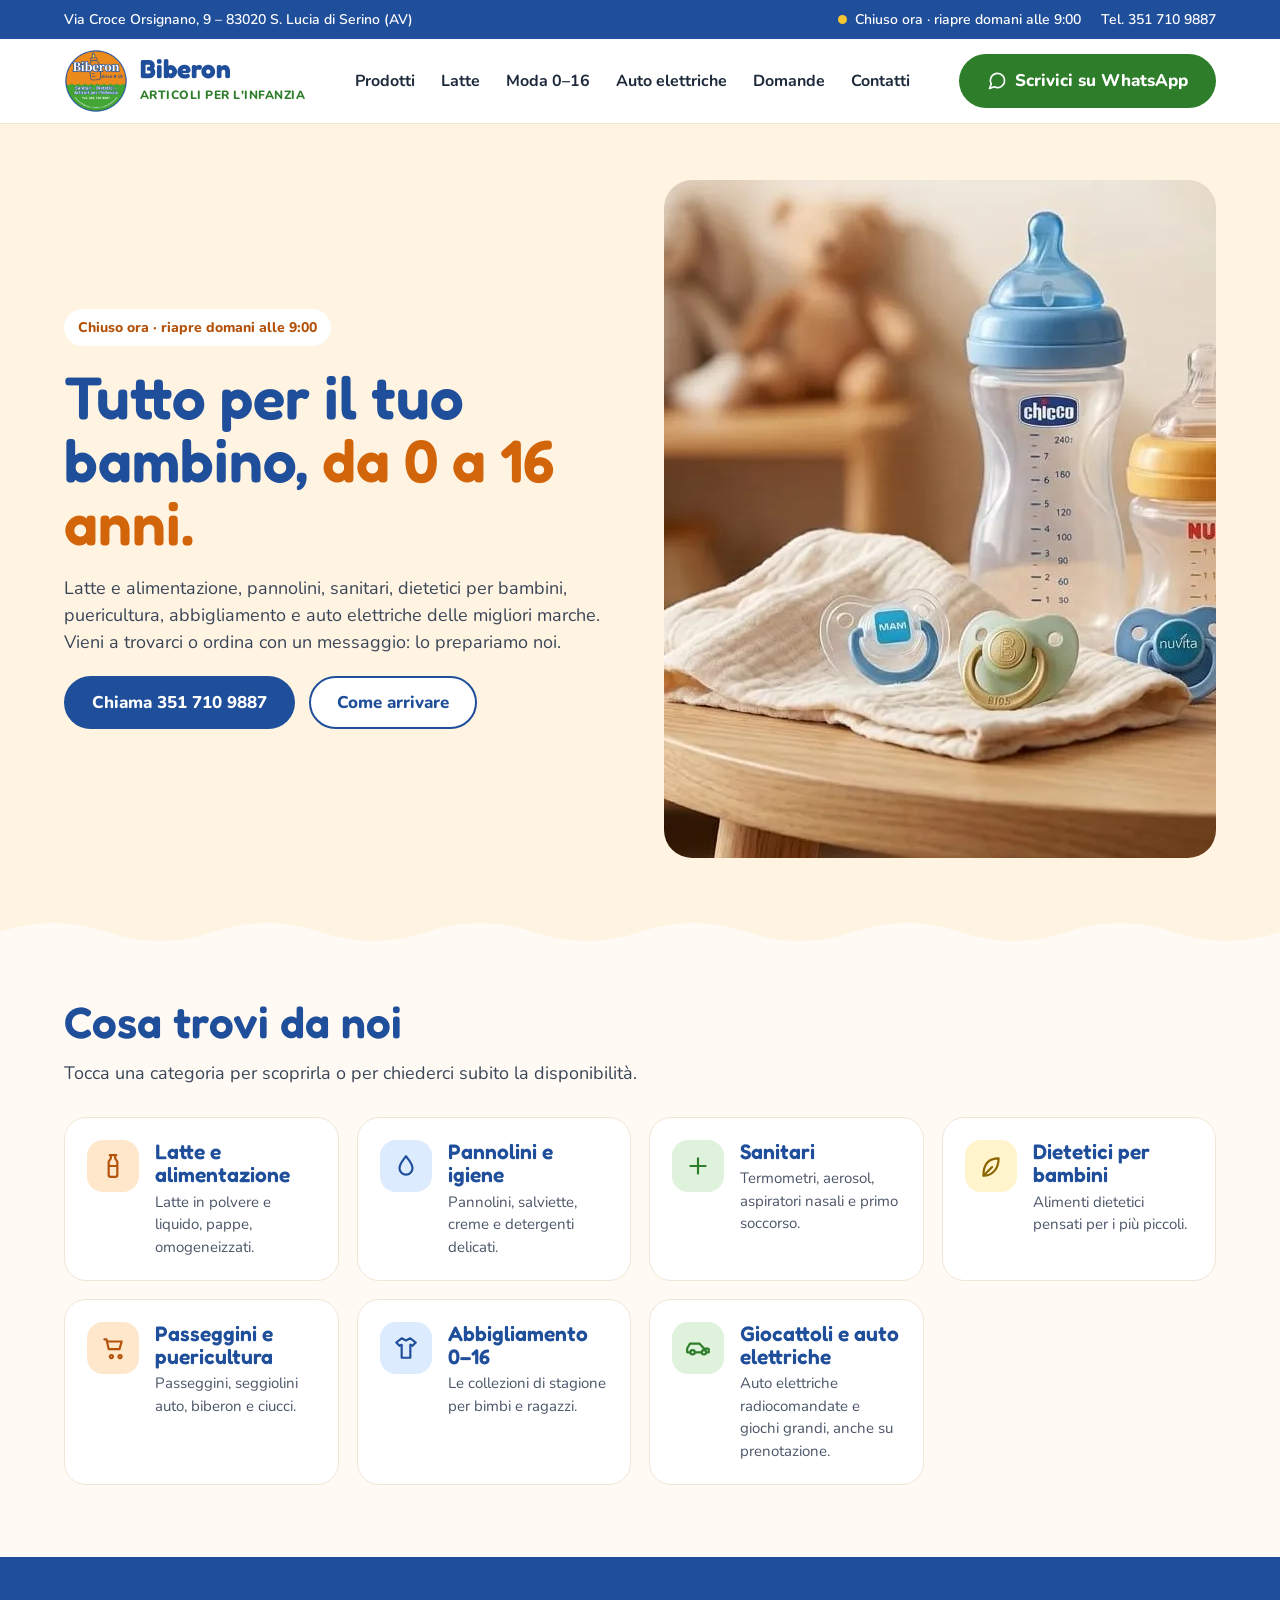
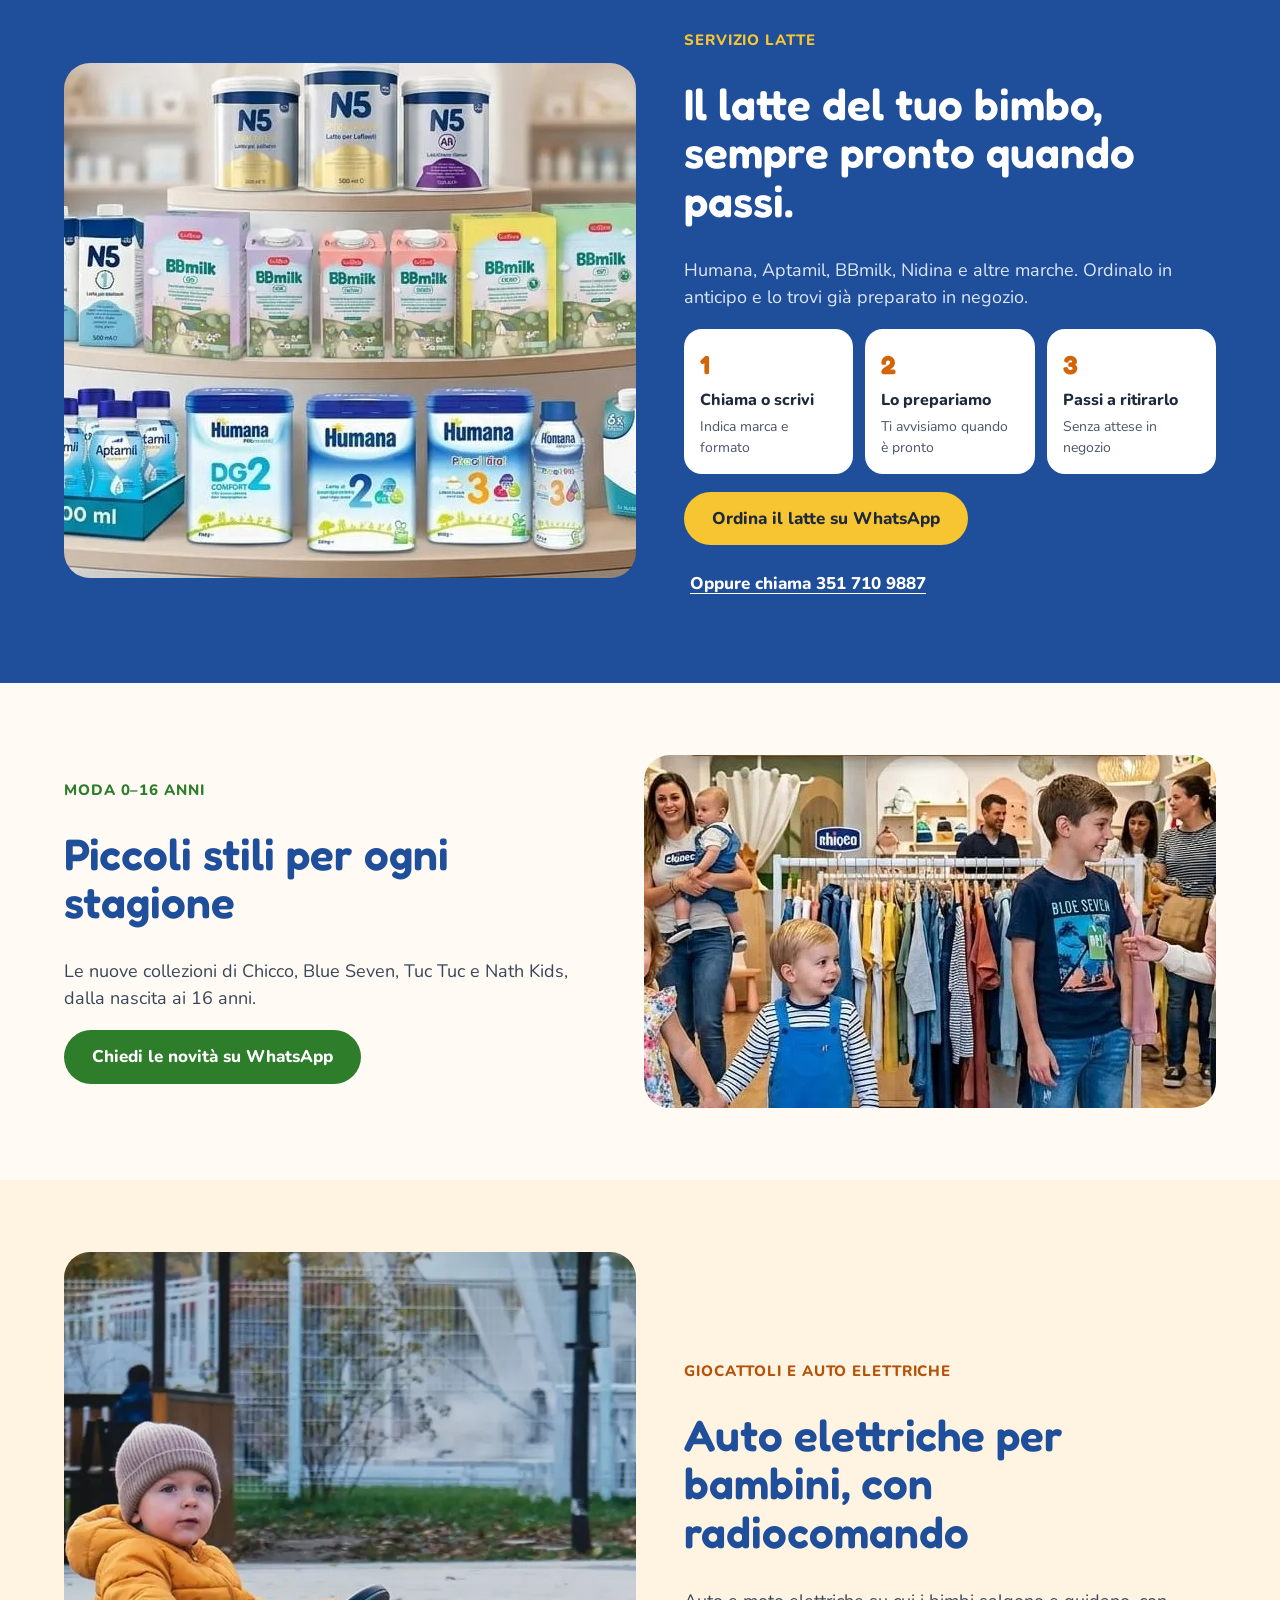
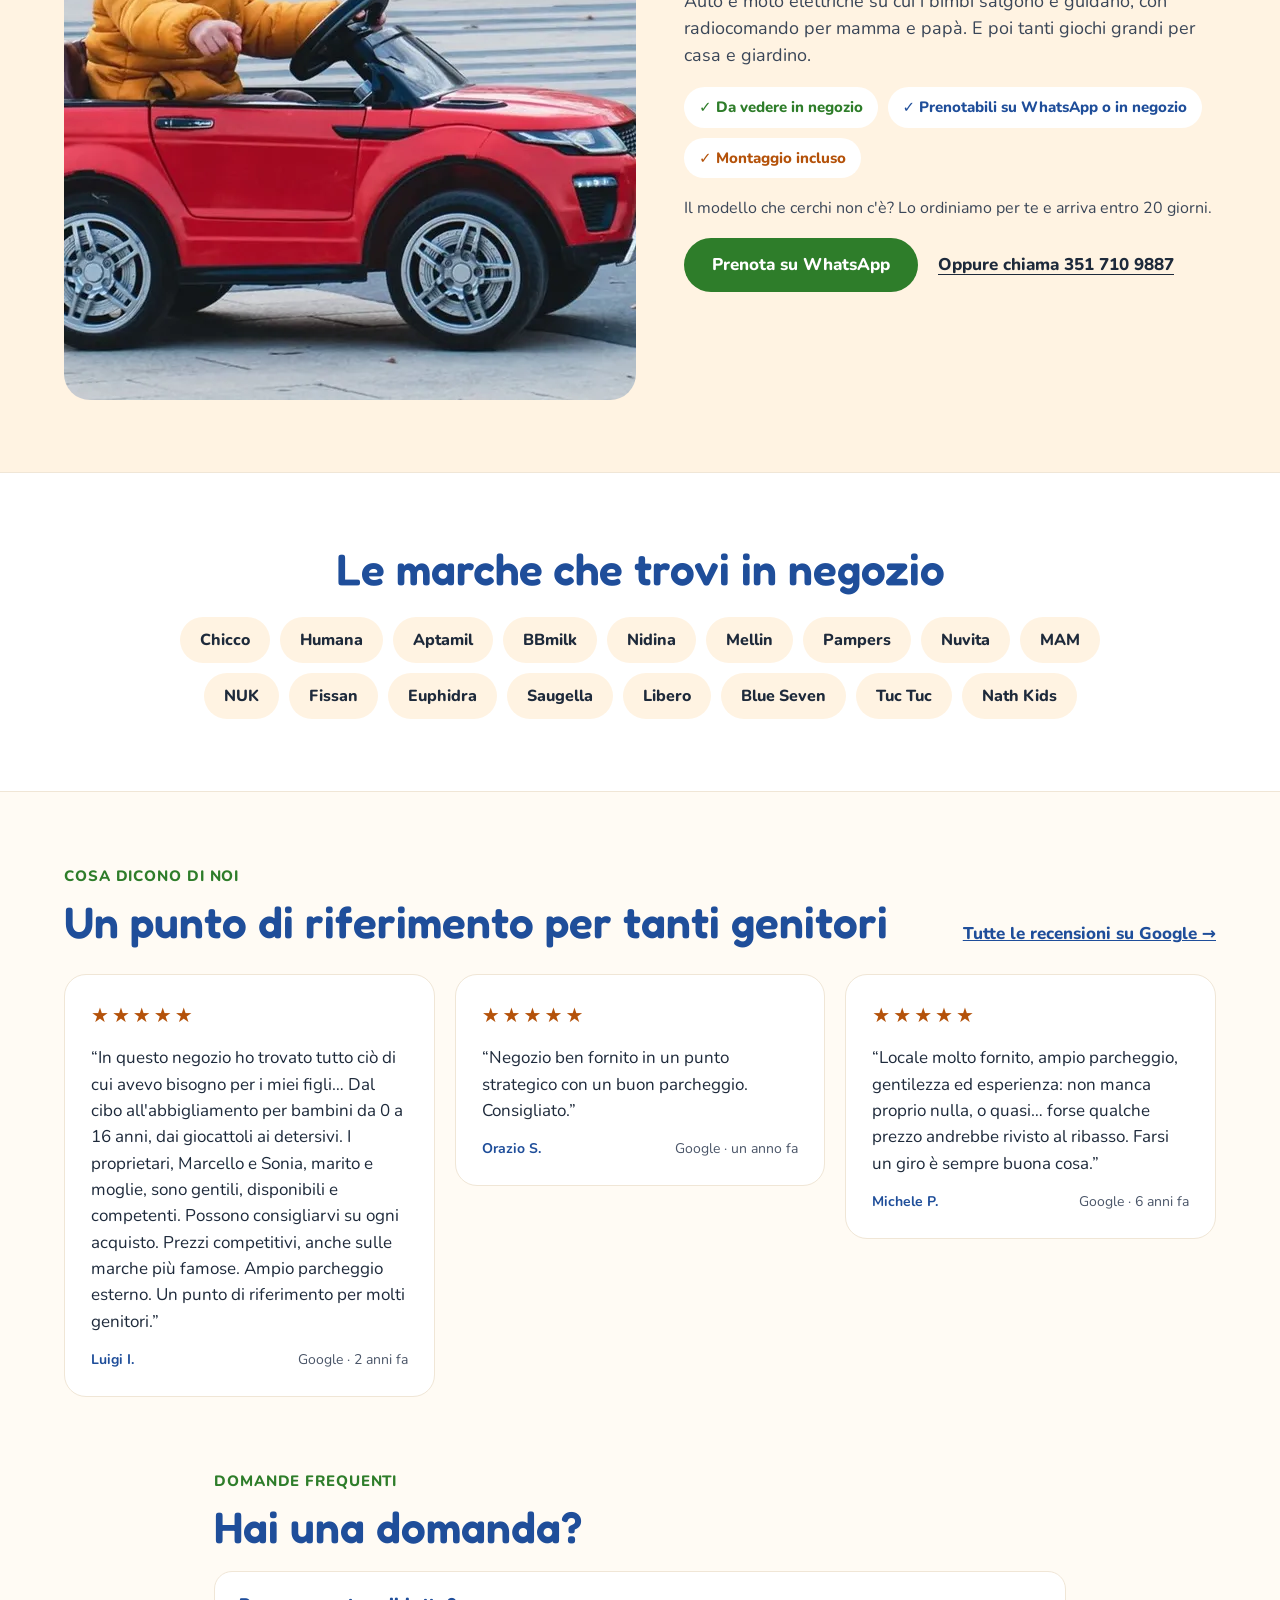
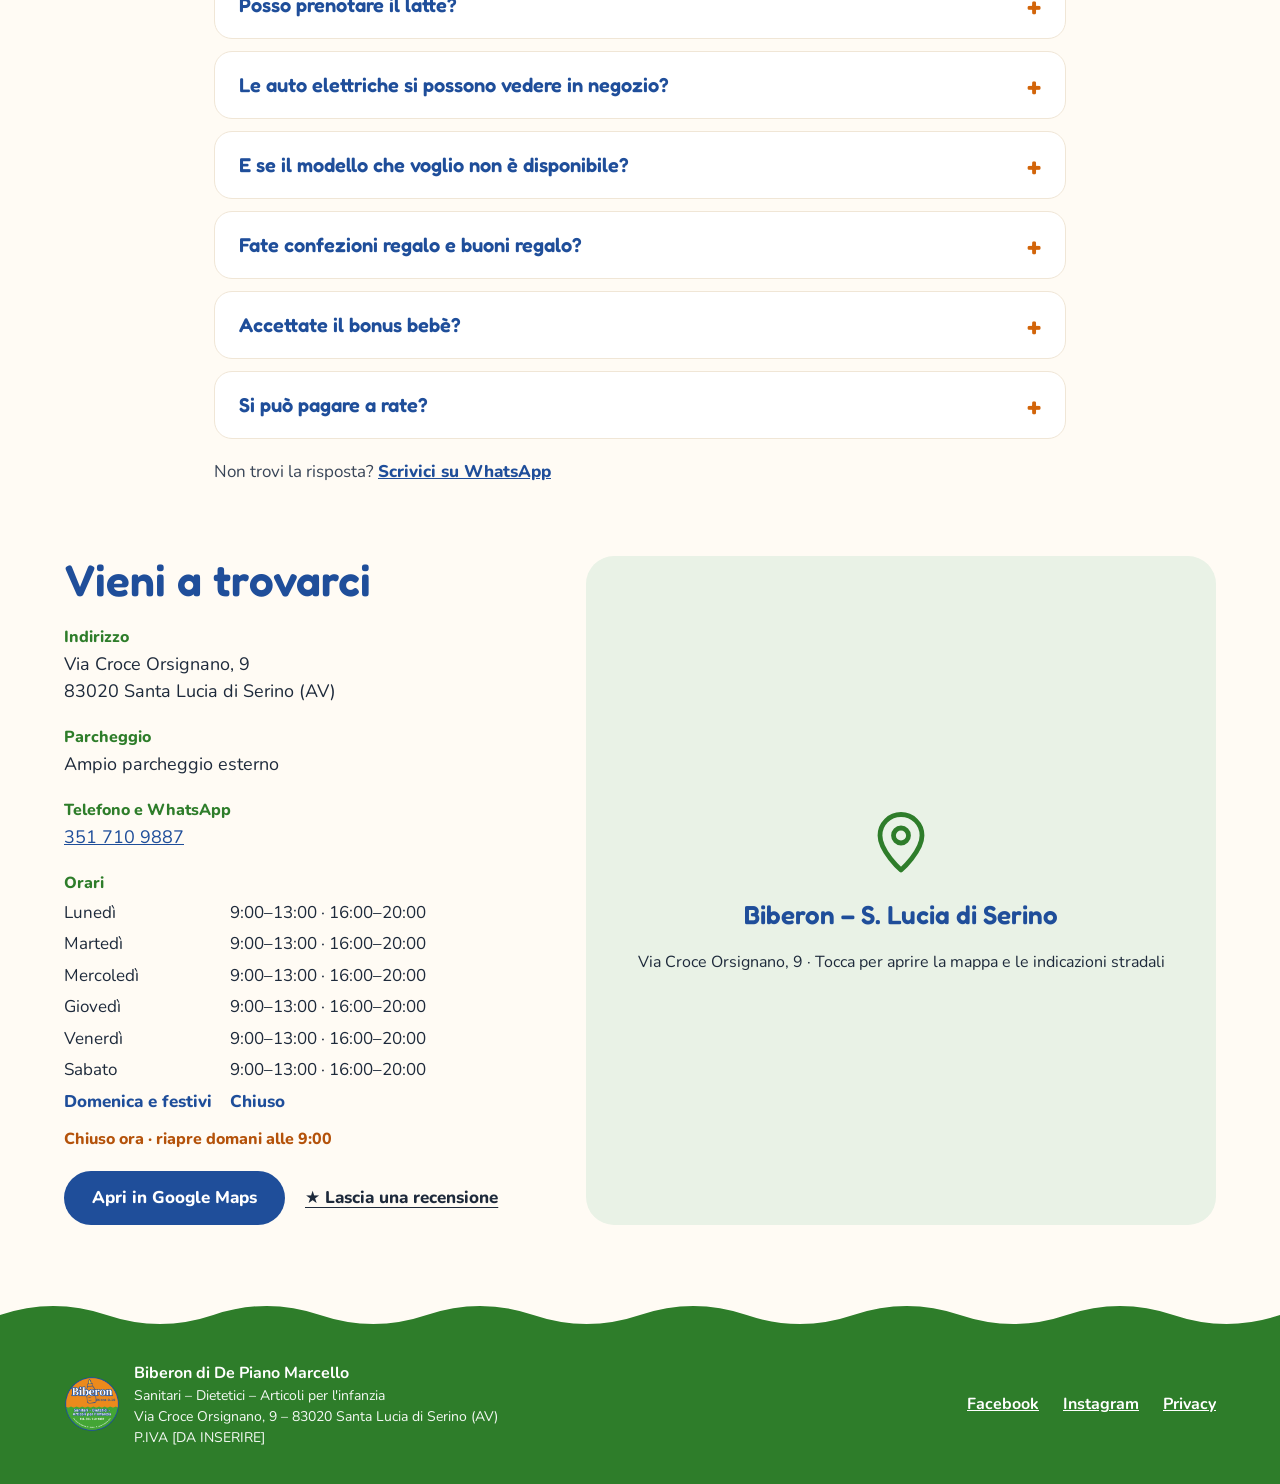
==== index.html @ fde76205 "Add files via upload" ====
<!doctype html>
<html lang="it">
<head>
<meta charset="utf-8">
<meta name="viewport" content="width=device-width, initial-scale=1">
<title>Biberon – Articoli per l'infanzia a Santa Lucia di Serino (AV)</title>
<meta name="description" content="Biberon, negozio di articoli per l'infanzia a Santa Lucia di Serino (AV): latte e alimentazione, pannolini, sanitari, dietetici per bambini, passeggini, abbigliamento 0–16 anni e auto elettriche per bambini. Prenota su WhatsApp.">
<meta name="theme-color" content="#1F4E9A">
<link rel="icon" type="image/png" sizes="48x48" href="assets/img/favicon-48.png">
<link rel="apple-touch-icon" href="assets/img/apple-touch-icon.png">
<meta property="og:type" content="website">
<meta property="og:locale" content="it_IT">
<meta property="og:title" content="Biberon – Articoli per l'infanzia a Santa Lucia di Serino">
<meta property="og:description" content="Latte, pannolini, sanitari, dietetici per bambini, abbigliamento 0–16 e auto elettriche. Prenota su WhatsApp al 351 710 9887.">
<meta property="og:image" content="assets/img/og-image.jpg">
<link rel="preconnect" href="https://fonts.googleapis.com">
<link rel="preconnect" href="https://fonts.gstatic.com" crossorigin>
<link href="https://fonts.googleapis.com/css2?family=Fredoka:wght@500;600;700&family=Nunito:wght@400;600;700;800&display=swap" rel="stylesheet">
<link rel="stylesheet" href="assets/css/style.css">
<script type="application/ld+json">
{
  "@context": "https://schema.org",
  "@type": "Store",
  "name": "Biberon",
  "legalName": "Biberon di De Piano Marcello",
  "description": "Sanitari, dietetici e articoli per l'infanzia: latte e alimentazione, pannolini, puericultura, abbigliamento 0–16 anni, giocattoli e auto elettriche per bambini.",
  "image": "assets/img/og-image.jpg",
  "logo": "assets/img/logo-512.png",
  "telephone": "+39 351 710 9887",
  "address": {
    "@type": "PostalAddress",
    "streetAddress": "Via Croce Orsignano, 9",
    "postalCode": "83020",
    "addressLocality": "Santa Lucia di Serino",
    "addressRegion": "AV",
    "addressCountry": "IT"
  },
  "openingHoursSpecification": [
    { "@type": "OpeningHoursSpecification", "dayOfWeek": ["Monday","Tuesday","Wednesday","Thursday","Friday","Saturday"], "opens": "09:00", "closes": "13:00" },
    { "@type": "OpeningHoursSpecification", "dayOfWeek": ["Monday","Tuesday","Wednesday","Thursday","Friday","Saturday"], "opens": "16:00", "closes": "20:00" }
  ],
  "hasMap": "https://www.google.com/maps/search/?api=1&query=Biberon+Santa+Lucia+di+Serino&query_place_id=ChIJO9S-EInROxMRZ987CJPyE4Y",
  "sameAs": [
    "https://www.facebook.com/share/1CVsDsDhA8/",
    "https://www.instagram.com/b.i.b.e.r.o.n"
  ]
}
</script>
</head>
<body>
<a class="salta" href="#contenuto">Vai al contenuto</a>

<!-- ================= BARRA IN ALTO ================= -->
<div class="topbar">
  <div class="contenitore">
    <span>Via Croce Orsignano, 9 – 83020 S. Lucia di Serino (AV)</span>
    <span style="display:flex;flex-wrap:wrap;gap:6px 20px">
      <span class="stato" data-stato><span class="stato__punto" aria-hidden="true"></span><span data-stato-testo>Lun–Sab 9–13 / 16–20</span></span>
      <a href="tel:+393517109887">Tel. 351 710 9887</a>
    </span>
  </div>
</div>

<!-- ================= INTESTAZIONE E MENU ================= -->
<header class="header">
  <div class="contenitore">
    <a class="marchio" href="#inizio" aria-label="Biberon, torna all'inizio">
      <img src="assets/img/logo-192.png" alt="" width="64" height="64">
      <span><span class="marchio__nome">Biberon</span><span class="marchio__sotto">ARTICOLI PER L'INFANZIA</span></span>
    </a>
    <nav class="menu" id="menu" aria-label="Menu principale">
      <a href="#prodotti">Prodotti</a>
      <a href="#latte">Latte</a>
      <a href="#moda">Moda 0–16</a>
      <a href="#giocattoli">Auto elettriche</a>
      <a href="#domande">Domande</a>
      <a href="#contatti">Contatti</a>
    </nav>
    <a class="btn btn--verde header__wa" href="https://wa.me/393517109887?text=Ciao!%20Vorrei%20un%27informazione" target="_blank" rel="noopener">
      <svg viewBox="0 0 24 24" fill="none" stroke="currentColor" stroke-width="2" stroke-linecap="round" stroke-linejoin="round" aria-hidden="true"><path d="M21 11.5a8.4 8.4 0 0 1-12.4 7.4L3 21l2.1-5.4A8.5 8.5 0 1 1 21 11.5z"/></svg>
      Scrivici su WhatsApp
    </a>
    <button class="menu-btn" type="button" aria-label="Apri il menu" aria-expanded="false" aria-controls="menu">
      <svg viewBox="0 0 24 24" fill="none" stroke="currentColor" stroke-width="2.2" stroke-linecap="round" aria-hidden="true"><path d="M4 7h16M4 12h16M4 17h16"/></svg>
    </button>
  </div>
</header>

<main id="contenuto">

<!-- ================= APERTURA ================= -->
<section class="hero" id="inizio">
  <div class="contenitore">
    <div class="hero__testo">
      <span class="badge stato-badge" data-stato><span data-stato-testo>Santa Lucia di Serino (AV)</span></span>
      <h1>Tutto per il tuo bambino, <span>da 0 a 16 anni.</span></h1>
      <p class="testo-grande">Latte e alimentazione, pannolini, sanitari, dietetici per bambini, puericultura, abbigliamento e auto elettriche delle migliori marche. Vieni a trovarci o ordina con un messaggio: lo prepariamo noi.</p>
      <div class="pulsanti">
        <a class="btn btn--blu" href="tel:+393517109887">Chiama 351 710 9887</a>
        <a class="btn btn--bordo" href="https://www.google.com/maps/search/?api=1&amp;query=Biberon+Santa+Lucia+di+Serino&amp;query_place_id=ChIJO9S-EInROxMRZ987CJPyE4Y" target="_blank" rel="noopener">Come arrivare</a>
      </div>
    </div>
    <div class="hero__img">
      <picture>
        <source srcset="assets/img/biberon-ciucci.webp" type="image/webp">
        <img src="assets/img/biberon-ciucci.jpg" alt="Biberon, ciucci e una copertina su un tavolino" width="730" height="678">
      </picture>
    </div>
  </div>
  <svg class="onda" viewBox="0 0 1440 36" preserveAspectRatio="none" aria-hidden="true"><path d="M0 18 Q60 0 120 18 T240 18 T360 18 T480 18 T600 18 T720 18 T840 18 T960 18 T1080 18 T1200 18 T1320 18 T1440 18 V36 H0Z" fill="#FFFBF4"/></svg>
</section>

<!-- ================= CATEGORIE ================= -->
<section class="sezione" id="prodotti" style="padding-top:48px">
  <div class="contenitore">
    <h2 class="titolo-sezione">Cosa trovi da noi</h2>
    <p class="testo-grande">Tocca una categoria per scoprirla o per chiederci subito la disponibilità.</p>
    <div class="categorie">
      <a class="cat" href="#latte">
        <span class="cat__icona i-arancio"><svg viewBox="0 0 24 24" fill="none" stroke="currentColor" stroke-width="2" stroke-linecap="round" stroke-linejoin="round" aria-hidden="true"><path d="M9 2h6M10 2v3l-2 3v12a2 2 0 0 0 2 2h4a2 2 0 0 0 2-2V8l-2-3V2M8 12h8"/></svg></span>
        <span><h3>Latte e alimentazione</h3><p>Latte in polvere e liquido, pappe, omogeneizzati.</p></span>
      </a>
      <a class="cat" href="https://wa.me/393517109887?text=Ciao!%20Vorrei%20sapere%20se%20avete%20disponibili%20questi%20pannolini%3A%20" target="_blank" rel="noopener">
        <span class="cat__icona i-blu"><svg viewBox="0 0 24 24" fill="none" stroke="currentColor" stroke-width="2" stroke-linecap="round" stroke-linejoin="round" aria-hidden="true"><path d="M12 3c3 4 6 7 6 11a6 6 0 0 1-12 0c0-4 3-7 6-11z"/></svg></span>
        <span><h3>Pannolini e igiene</h3><p>Pannolini, salviette, creme e detergenti delicati.</p></span>
      </a>
      <a class="cat" href="https://wa.me/393517109887?text=Ciao!%20Vorrei%20un%27informazione%20sui%20prodotti%20sanitari%3A%20" target="_blank" rel="noopener">
        <span class="cat__icona i-verde"><svg viewBox="0 0 24 24" fill="none" stroke="currentColor" stroke-width="2" stroke-linecap="round" stroke-linejoin="round" aria-hidden="true"><path d="M12 5v14M5 12h14"/></svg></span>
        <span><h3>Sanitari</h3><p>Termometri, aerosol, aspiratori nasali e primo soccorso.</p></span>
      </a>
      <a class="cat" href="https://wa.me/393517109887?text=Ciao!%20Vorrei%20un%27informazione%20sui%20prodotti%20dietetici%20per%20bambini%3A%20" target="_blank" rel="noopener">
        <span class="cat__icona i-giallo"><svg viewBox="0 0 24 24" fill="none" stroke="currentColor" stroke-width="2" stroke-linecap="round" stroke-linejoin="round" aria-hidden="true"><path d="M5 21c8 0 14-6 14-16C9 5 5 11 5 21zM5 21l8-8"/></svg></span>
        <span><h3>Dietetici per bambini</h3><p>Alimenti dietetici pensati per i più piccoli.</p></span>
      </a>
      <a class="cat" href="https://wa.me/393517109887?text=Ciao!%20Vorrei%20un%27informazione%20su%20passeggini%20e%20puericultura%3A%20" target="_blank" rel="noopener">
        <span class="cat__icona i-arancio"><svg viewBox="0 0 24 24" fill="none" stroke="currentColor" stroke-width="2" stroke-linecap="round" stroke-linejoin="round" aria-hidden="true"><path d="M4 4h2l2 9h10l2-7H7M9 20a1.5 1.5 0 1 0 0-.1M17 20a1.5 1.5 0 1 0 0-.1"/></svg></span>
        <span><h3>Passeggini e puericultura</h3><p>Passeggini, seggiolini auto, biberon e ciucci.</p></span>
      </a>
      <a class="cat" href="#moda">
        <span class="cat__icona i-blu"><svg viewBox="0 0 24 24" fill="none" stroke="currentColor" stroke-width="2" stroke-linecap="round" stroke-linejoin="round" aria-hidden="true"><path d="M8 3l4 2 4-2 5 4-3 3-2-1v12H8V9L6 10 3 7z"/></svg></span>
        <span><h3>Abbigliamento 0–16</h3><p>Le collezioni di stagione per bimbi e ragazzi.</p></span>
      </a>
      <a class="cat" href="#giocattoli">
        <span class="cat__icona i-verde"><svg viewBox="0 0 24 24" fill="none" stroke="currentColor" stroke-width="2" stroke-linecap="round" stroke-linejoin="round" aria-hidden="true"><path d="M2 16v-3.5l2.5-4.5h9l4 4.5H21a1 1 0 0 1 1 1V16h-2M2 16h2.5M9.5 16h6M7 18a2 2 0 1 0 0-4 2 2 0 0 0 0 4zM17.5 18a2 2 0 1 0 0-4 2 2 0 0 0 0 4z"/></svg></span>
        <span><h3>Giocattoli e auto elettriche</h3><p>Auto elettriche radiocomandate e giochi grandi, anche su prenotazione.</p></span>
      </a>
    </div>
  </div>
</section>

<!-- ================= LATTE ================= -->
<section class="sezione latte" id="latte">
  <div class="contenitore split">
    <div class="split__img">
      <picture>
        <source srcset="assets/img/latte.webp" type="image/webp">
        <img src="assets/img/latte.jpg" alt="Confezioni di latte per neonati sugli scaffali" width="1024" height="515" loading="lazy">
      </picture>
    </div>
    <div class="split__testo">
      <span class="etichetta etichetta--giallo">Servizio latte</span>
      <h2 class="titolo-sezione">Il latte del tuo bimbo, sempre pronto quando passi.</h2>
      <p class="testo-grande">Humana, Aptamil, BBmilk, Nidina e altre marche. Ordinalo in anticipo e lo trovi già preparato in negozio.</p>
      <div class="passi">
        <div class="passo"><span class="passo__n">1</span><strong>Chiama o scrivi</strong><span>Indica marca e formato</span></div>
        <div class="passo"><span class="passo__n">2</span><strong>Lo prepariamo</strong><span>Ti avvisiamo quando è pronto</span></div>
        <div class="passo"><span class="passo__n">3</span><strong>Passi a ritirarlo</strong><span>Senza attese in negozio</span></div>
      </div>
      <div class="pulsanti">
        <a class="btn btn--giallo" href="https://wa.me/393517109887?text=Ciao!%20Vorrei%20ordinare%20del%20latte%3A%20marca%20e%20formato%20" target="_blank" rel="noopener">Ordina il latte su WhatsApp</a>
        <a class="btn btn--link" href="tel:+393517109887">Oppure chiama 351 710 9887</a>
      </div>
    </div>
  </div>
</section>

<!-- ================= MODA ================= -->
<section class="sezione moda" id="moda">
  <div class="contenitore split">
    <div class="split__testo">
      <span class="etichetta">Moda 0–16 anni</span>
      <h2 class="titolo-sezione">Piccoli stili per ogni stagione</h2>
      <p class="testo-grande">Le nuove collezioni di Chicco, Blue Seven, Tuc Tuc e Nath Kids, dalla nascita ai 16 anni.</p>
      <a class="btn btn--verde" href="https://wa.me/393517109887?text=Ciao!%20Vorrei%20informazioni%20sulle%20nuove%20collezioni%20di%20abbigliamento" target="_blank" rel="noopener">Chiedi le novità su WhatsApp</a>
    </div>
    <div class="split__img">
      <picture>
        <source srcset="assets/img/moda.webp" type="image/webp">
        <img src="assets/img/moda.jpg" alt="Bambini nel reparto abbigliamento del negozio" width="850" height="353" loading="lazy">
      </picture>
    </div>
  </div>
</section>

<!-- ================= GIOCATTOLI E AUTO ELETTRICHE ================= -->
<section class="sezione giocattoli" id="giocattoli">
  <div class="contenitore split split--inverso">
    <div class="split__img">
      <picture>
        <source media="(max-width: 700px)" srcset="assets/img/auto-elettrica-fronte.webp" type="image/webp">
        <source media="(max-width: 700px)" srcset="assets/img/auto-elettrica-fronte.jpg">
        <source srcset="assets/img/auto-elettrica.webp" type="image/webp">
        <img src="assets/img/auto-elettrica.jpg" alt="Bambino alla guida di un'auto elettrica rossa" width="1100" height="748" loading="lazy">
      </picture>
    </div>
    <div class="split__testo">
      <span class="etichetta etichetta--arancio">Giocattoli e auto elettriche</span>
      <h2 class="titolo-sezione">Auto elettriche per bambini, con radiocomando</h2>
      <p class="testo-grande">Auto e moto elettriche su cui i bimbi salgono e guidano, con radiocomando per mamma e papà. E poi tanti giochi grandi per casa e giardino.</p>
      <div class="chip-riga">
        <span class="chip">✓ Da vedere in negozio</span>
        <span class="chip chip--blu">✓ Prenotabili su WhatsApp o in negozio</span>
        <span class="chip chip--arancio">✓ Montaggio incluso</span>
      </div>
      <p class="testo-grande" style="font-size:16px">Il modello che cerchi non c'è? Lo ordiniamo per te e arriva entro 20 giorni.</p>
      <div class="pulsanti">
        <a class="btn btn--verde" href="https://wa.me/393517109887?text=Ciao!%20Vorrei%20informazioni%20o%20prenotare%20un%27auto%20elettrica%20per%20bambini" target="_blank" rel="noopener">Prenota su WhatsApp</a>
        <a class="btn btn--link" href="tel:+393517109887">Oppure chiama 351 710 9887</a>
      </div>
    </div>
  </div>
</section>

<!-- ================= MARCHE ================= -->
<section class="sezione marche" aria-labelledby="titolo-marche">
  <div class="contenitore">
    <h2 class="titolo-sezione" id="titolo-marche">Le marche che trovi in negozio</h2>
    <div class="chip-riga">
      <span class="chip">Chicco</span><span class="chip">Humana</span><span class="chip">Aptamil</span><span class="chip">BBmilk</span>
      <span class="chip">Nidina</span><span class="chip">Mellin</span><span class="chip">Pampers</span><span class="chip">Nuvita</span>
      <span class="chip">MAM</span><span class="chip">NUK</span><span class="chip">Fissan</span><span class="chip">Euphidra</span>
      <span class="chip">Saugella</span><span class="chip">Libero</span><span class="chip">Blue Seven</span><span class="chip">Tuc Tuc</span>
      <span class="chip">Nath Kids</span>
    </div>
  </div>
</section>

<!-- ================= RECENSIONI ================= -->
<section class="sezione" id="recensioni" style="padding-bottom:0">
  <div class="contenitore">
    <div class="rec-testa">
      <div>
        <span class="etichetta">Cosa dicono di noi</span>
        <h2 class="titolo-sezione" style="margin:0">Un punto di riferimento per tanti genitori</h2>
      </div>
      <a href="https://www.google.com/maps/search/?api=1&amp;query=Biberon+Santa+Lucia+di+Serino&amp;query_place_id=ChIJO9S-EInROxMRZ987CJPyE4Y" target="_blank" rel="noopener" style="font-weight:800;font-size:17px">Tutte le recensioni su Google →</a>
    </div>
    <div class="recensioni">
      <figure class="rec">
        <span class="rec__stelle" role="img" aria-label="5 stelle su 5">★★★★★</span>
        <blockquote>“In questo negozio ho trovato tutto ciò di cui avevo bisogno per i miei figli… Dal cibo all'abbigliamento per bambini da 0 a 16 anni, dai giocattoli ai detersivi. I proprietari, Marcello e Sonia, marito e moglie, sono gentili, disponibili e competenti. Possono consigliarvi su ogni acquisto. Prezzi competitivi, anche sulle marche più famose. Ampio parcheggio esterno. Un punto di riferimento per molti genitori.”</blockquote>
        <figcaption><strong>Luigi I.</strong><span>Google · 2 anni fa</span></figcaption>
      </figure>
      <figure class="rec">
        <span class="rec__stelle" role="img" aria-label="5 stelle su 5">★★★★★</span>
        <blockquote>“Negozio ben fornito in un punto strategico con un buon parcheggio. Consigliato.”</blockquote>
        <figcaption><strong>Orazio S.</strong><span>Google · un anno fa</span></figcaption>
      </figure>
      <figure class="rec">
        <span class="rec__stelle" role="img" aria-label="5 stelle su 5">★★★★★</span>
        <blockquote>“Locale molto fornito, ampio parcheggio, gentilezza ed esperienza: non manca proprio nulla, o quasi… forse qualche prezzo andrebbe rivisto al ribasso. Farsi un giro è sempre buona cosa.”</blockquote>
        <figcaption><strong>Michele P.</strong><span>Google · 6 anni fa</span></figcaption>
      </figure>
    </div>
  </div>
</section>

<!-- ================= DOMANDE FREQUENTI =================
     Per aggiungere una domanda copia un blocco <details>…</details>
     e cambia il testo dentro <summary> (domanda) e <p> (risposta). -->
<section class="sezione" id="domande" style="padding-bottom:0">
  <div class="contenitore faq">
    <span class="etichetta">Domande frequenti</span>
    <h2 class="titolo-sezione">Hai una domanda?</h2>
    <div class="faq__lista">
      <details>
        <summary>Posso prenotare il latte?</summary>
        <p>Sì. Chiamaci o scrivici su WhatsApp indicando marca e formato: ti avvisiamo quando è pronto e passi a ritirarlo in negozio.</p>
      </details>
      <details>
        <summary>Le auto elettriche si possono vedere in negozio?</summary>
        <p>Sì, puoi vederle dal vivo in negozio (non è possibile provarle). Il montaggio è sempre incluso.</p>
      </details>
      <details>
        <summary>E se il modello che voglio non è disponibile?</summary>
        <p>Lo ordiniamo per te e arriva entro 20 giorni. Puoi prenotarlo in negozio o su WhatsApp.</p>
      </details>
      <details>
        <summary>Fate confezioni regalo e buoni regalo?</summary>
        <p>Sì, prepariamo confezioni regalo e puoi acquistare buoni regalo da usare in negozio.</p>
      </details>
      <details>
        <summary>Accettate il bonus bebè?</summary>
        <p>Sì, accettiamo il bonus bebè. Non accettiamo invece il bonus latte.</p>
      </details>
      <details>
        <summary>Si può pagare a rate?</summary>
        <p>No, al momento non è previsto il pagamento a rate.</p>
      </details>
    </div>
    <p class="faq__altro">Non trovi la risposta? <a href="https://wa.me/393517109887?text=Ciao!%20Vorrei%20un%27informazione" target="_blank" rel="noopener" style="font-weight:800">Scrivici su WhatsApp</a></p>
  </div>
</section>

<!-- ================= CONTATTI ================= -->
<section class="sezione" id="contatti">
  <div class="contenitore contatti">
    <div class="contatti__info">
      <h2 class="titolo-sezione" style="margin:0">Vieni a trovarci</h2>
      <div class="info"><span class="info__t">Indirizzo</span><span class="info__v">Via Croce Orsignano, 9<br>83020 Santa Lucia di Serino (AV)</span></div>
      <div class="info"><span class="info__t">Parcheggio</span><span class="info__v">Ampio parcheggio esterno</span></div>
      <div class="info"><span class="info__t">Telefono e WhatsApp</span><span class="info__v"><a href="tel:+393517109887">351 710 9887</a></span></div>
      <div class="info">
        <span class="info__t">Orari</span>
        <table class="orari">
          <tbody>
            <tr data-giorno="1"><td>Lunedì</td><td>9:00–13:00 · 16:00–20:00</td></tr>
            <tr data-giorno="2"><td>Martedì</td><td>9:00–13:00 · 16:00–20:00</td></tr>
            <tr data-giorno="3"><td>Mercoledì</td><td>9:00–13:00 · 16:00–20:00</td></tr>
            <tr data-giorno="4"><td>Giovedì</td><td>9:00–13:00 · 16:00–20:00</td></tr>
            <tr data-giorno="5"><td>Venerdì</td><td>9:00–13:00 · 16:00–20:00</td></tr>
            <tr data-giorno="6"><td>Sabato</td><td>9:00–13:00 · 16:00–20:00</td></tr>
            <tr data-giorno="0"><td>Domenica e festivi</td><td>Chiuso</td></tr>
          </tbody>
        </table>
        <span class="info__t" data-stato style="margin-top:8px"><span data-stato-testo></span></span>
      </div>
      <div class="pulsanti">
        <a class="btn btn--blu" href="https://www.google.com/maps/search/?api=1&amp;query=Biberon+Santa+Lucia+di+Serino&amp;query_place_id=ChIJO9S-EInROxMRZ987CJPyE4Y" target="_blank" rel="noopener">Apri in Google Maps</a>
        <a class="btn btn--link" href="https://search.google.com/local/writereview?placeid=ChIJO9S-EInROxMRZ987CJPyE4Y" target="_blank" rel="noopener">★ Lascia una recensione</a>
      </div>
    </div>
    <a class="mappa" href="https://www.google.com/maps/search/?api=1&amp;query=Biberon+Santa+Lucia+di+Serino&amp;query_place_id=ChIJO9S-EInROxMRZ987CJPyE4Y" target="_blank" rel="noopener">
      <svg viewBox="0 0 24 24" fill="none" stroke="currentColor" stroke-width="1.6" stroke-linecap="round" stroke-linejoin="round" aria-hidden="true"><path d="M12 21s-7-6.2-7-11.5a7 7 0 0 1 14 0C19 14.8 12 21 12 21z"/><circle cx="12" cy="9.5" r="2.5"/></svg>
      <strong>Biberon – S. Lucia di Serino</strong>
      <span>Via Croce Orsignano, 9 · Tocca per aprire la mappa e le indicazioni stradali</span>
    </a>
  </div>
</section>

</main>

<!-- ================= FOOTER ================= -->
<footer class="footer">
  <svg class="onda" viewBox="0 0 1440 36" preserveAspectRatio="none" aria-hidden="true"><path d="M0 18 Q60 0 120 18 T240 18 T360 18 T480 18 T600 18 T720 18 T840 18 T960 18 T1080 18 T1200 18 T1320 18 T1440 18 V36 H0Z" fill="#2E7D2A"/></svg>
  <div class="contenitore">
    <div class="footer__marchio">
      <img src="assets/img/logo-192.png" alt="" width="56" height="56" loading="lazy">
      <div>
        <strong>Biberon di De Piano Marcello</strong>
        <small>Sanitari – Dietetici – Articoli per l'infanzia</small>
        <small>Via Croce Orsignano, 9 – 83020 Santa Lucia di Serino (AV)</small>
        <!-- DA FARE: inserisci la partita IVA al posto di [DA INSERIRE] -->
        <small>P.IVA [DA INSERIRE]</small>
      </div>
    </div>
    <div class="footer__link">
      <a href="https://www.facebook.com/share/1CVsDsDhA8/" target="_blank" rel="noopener">Facebook</a>
      <a href="https://www.instagram.com/b.i.b.e.r.o.n" target="_blank" rel="noopener">Instagram</a>
      <a href="privacy.html">Privacy</a>
    </div>
  </div>
</footer>

<!-- ================= BARRA FISSA (solo smartphone) ================= -->
<div class="barra-mobile">
  <a class="btn btn--blu" href="tel:+393517109887">Chiama</a>
  <a class="btn btn--verde" href="https://wa.me/393517109887?text=Ciao!%20Vorrei%20un%27informazione" target="_blank" rel="noopener">WhatsApp</a>
</div>

<script src="assets/js/main.js" defer></script>
</body>
</html>
---- assets/css/style.css ----
/* ============================================================
   Biberon – foglio di stile
   Colori presi dal logo. Per cambiarli modifica solo :root.
   ============================================================ */
:root {
  --blu: #1F4E9A;
  --blu-scuro: #163A73;
  --verde: #2E7D2A;
  --verde-chiaro: #3FA535;
  --arancio: #D2650A;
  --arancio-scuro: #B4520A;
  --giallo: #F6C531;
  --crema: #FFFBF4;
  --pesca: #FFF3E2;
  --bordo: #F0E6D6;
  --testo: #1E2A3B;
  --testo-2: #3A4658;
  --testo-3: #4A5568;
  --bianco: #FFFFFF;
  --raggio: 22px;
  --max: 1200px;
  --font-titoli: 'Fredoka', 'Nunito', system-ui, sans-serif;
  --font-testo: 'Nunito', system-ui, -apple-system, 'Segoe UI', sans-serif;
}

*, *::before, *::after { box-sizing: border-box; }
html { scroll-behavior: smooth; scroll-padding-top: 96px; }
@media (prefers-reduced-motion: reduce) { html { scroll-behavior: auto; } }
body {
  margin: 0;
  font-family: var(--font-testo);
  color: var(--testo);
  background: var(--crema);
  line-height: 1.5;
  -webkit-font-smoothing: antialiased;
}
img { max-width: 100%; display: block; }
a { color: var(--blu); }
a:hover { color: var(--blu-scuro); }
h1, h2, h3 { font-family: var(--font-titoli); font-weight: 600; color: var(--blu); margin: 0; line-height: 1.1; }
p { margin: 0; }
:focus-visible { outline: 3px solid var(--giallo); outline-offset: 3px; border-radius: 6px; }

.contenitore { max-width: var(--max); margin: 0 auto; padding: 0 24px; }
.sezione { padding: 72px 0; }
.etichetta { display: inline-block; font-weight: 800; font-size: 15px; letter-spacing: .06em; text-transform: uppercase; color: var(--verde); margin-bottom: 10px; }
.etichetta--arancio { color: var(--arancio-scuro); }
.etichetta--giallo { color: var(--giallo); }
.titolo-sezione { font-size: clamp(30px, 4vw, 44px); margin-bottom: 14px; }
.testo-grande { font-size: 18px; color: var(--testo-2); }
.salta { position: absolute; left: -999px; top: 8px; background: var(--blu); color: #fff; padding: 10px 16px; border-radius: 8px; z-index: 100; }
.salta:focus { left: 8px; }

/* ---------- Pulsanti ---------- */
.btn {
  display: inline-flex; align-items: center; justify-content: center; gap: 8px;
  min-height: 48px; padding: 12px 26px; border-radius: 999px;
  font-weight: 800; font-size: 17px; text-decoration: none; border: 2px solid transparent;
  transition: transform .15s ease, background-color .15s ease;
}
.btn:hover { transform: translateY(-1px); }
.btn svg { width: 20px; height: 20px; flex: none; }
.btn--blu { background: var(--blu); color: #fff; }
.btn--blu:hover { background: var(--blu-scuro); color: #fff; }
.btn--verde { background: var(--verde); color: #fff; }
.btn--verde:hover { background: #256622; color: #fff; }
.btn--giallo { background: var(--giallo); color: var(--testo); }
.btn--giallo:hover { background: #e9b81f; color: var(--testo); }
.btn--bordo { background: #fff; color: var(--blu); border-color: var(--blu); }
.btn--link { padding-left: 4px; padding-right: 4px; color: inherit; text-decoration: underline; text-underline-offset: 4px; }
.pulsanti { display: flex; flex-wrap: wrap; gap: 12px 14px; align-items: center; }

/* ---------- Barra in alto ---------- */
.topbar { background: var(--blu); color: #fff; font-size: 14px; font-weight: 600; }
.topbar .contenitore { display: flex; flex-wrap: wrap; gap: 6px 24px; justify-content: space-between; padding-top: 9px; padding-bottom: 9px; }
.topbar a { color: #fff; text-decoration: none; }
.stato { display: inline-flex; align-items: center; gap: 8px; }
.stato__punto { width: 9px; height: 9px; border-radius: 50%; background: var(--giallo); }
.stato.aperto .stato__punto { background: #7EE07A; }

/* ---------- Intestazione ---------- */
.header { position: sticky; top: 0; z-index: 50; background: rgba(255,255,255,.97); border-bottom: 1px solid var(--bordo); backdrop-filter: blur(6px); }
.header .contenitore { display: flex; align-items: center; justify-content: space-between; gap: 16px; padding-top: 10px; padding-bottom: 10px; }
.marchio { display: flex; align-items: center; gap: 12px; text-decoration: none; }
.marchio img { width: 64px; height: 64px; }
.marchio__nome { font-family: var(--font-titoli); font-weight: 700; font-size: 26px; color: var(--blu); line-height: 1; display: block; }
.marchio__sotto { font-size: 12px; font-weight: 800; color: var(--verde); letter-spacing: .04em; }
.menu { display: flex; align-items: center; gap: 4px 22px; }
.menu a { color: var(--testo); text-decoration: none; font-weight: 700; font-size: 16px; padding: 10px 2px; }
.menu a:hover { color: var(--blu); }
.menu-btn { display: none; width: 48px; height: 48px; border: 0; border-radius: 14px; background: var(--pesca); color: var(--blu); align-items: center; justify-content: center; cursor: pointer; }
.menu-btn svg { width: 26px; height: 26px; }
.header__wa { white-space: nowrap; }

@media (max-width: 1020px) {
  .header__wa { display: none; }
}
@media (max-width: 860px) {
  .menu-btn { display: inline-flex; }
  .menu {
    display: none; position: absolute; left: 0; right: 0; top: 100%;
    flex-direction: column; align-items: stretch; gap: 0;
    background: #fff; border-bottom: 1px solid var(--bordo); padding: 8px 16px 16px;
    box-shadow: 0 12px 24px rgba(30, 42, 59, .08);
  }
  .menu.aperto { display: flex; }
  .menu a { padding: 14px 8px; border-bottom: 1px solid var(--bordo); font-size: 18px; }
  .marchio img { width: 52px; height: 52px; }
  .marchio__nome { font-size: 24px; }
}

/* ---------- Apertura ---------- */
.hero { background: var(--pesca); }
.hero .contenitore { display: flex; flex-wrap: wrap; align-items: center; gap: 40px 48px; padding-top: 56px; padding-bottom: 56px; }
.hero__testo { flex: 1 1 420px; min-width: 0; display: flex; flex-direction: column; gap: 20px; align-items: flex-start; }
.hero h1 { font-size: clamp(38px, 5.4vw, 60px); line-height: 1.05; }
.hero h1 span { color: var(--arancio); }
.hero__img { flex: 1 1 420px; min-width: 0; }
.hero__img img { width: 100%; aspect-ratio: 5 / 4; object-fit: cover; border-radius: 28px; }
.badge { display: inline-flex; align-items: center; gap: 8px; background: #fff; font-weight: 800; font-size: 14px; padding: 8px 14px; border-radius: 999px; color: var(--verde); }
.stato-badge:not(.aperto) { color: var(--arancio-scuro); }
.onda { display: block; width: 100%; height: 36px; }

/* ---------- Categorie ---------- */
.categorie { display: grid; grid-template-columns: repeat(auto-fill, minmax(260px, 1fr)); gap: 18px; margin-top: 30px; }
.cat {
  display: flex; gap: 16px; align-items: flex-start; text-decoration: none; color: var(--testo);
  background: #fff; border: 1px solid var(--bordo); border-radius: var(--raggio); padding: 22px;
  transition: transform .15s ease, box-shadow .15s ease;
}
.cat:hover { transform: translateY(-2px); box-shadow: 0 10px 24px rgba(31, 78, 154, .08); color: var(--testo); }
.cat__icona { width: 52px; height: 52px; border-radius: 16px; display: flex; align-items: center; justify-content: center; flex: none; }
.cat__icona svg { width: 26px; height: 26px; }
.cat h3 { font-size: 21px; margin-bottom: 4px; }
.cat p { font-size: 15px; color: var(--testo-3); }
.i-arancio { background: #FFE7CC; color: var(--arancio-scuro); }
.i-blu { background: #DDEBFF; color: var(--blu); }
.i-verde { background: #DFF2DC; color: var(--verde); }
.i-giallo { background: #FFF4CC; color: #8A6400; }

/* ---------- Blocchi con immagine ---------- */
.split { display: flex; flex-wrap: wrap; align-items: center; gap: 40px 48px; }
.split--inverso { flex-wrap: wrap-reverse; }
.split__img { flex: 1 1 460px; min-width: 0; }
.split__img img { width: 100%; border-radius: 26px; object-fit: cover; }
.split__testo { flex: 1 1 420px; min-width: 0; display: flex; flex-direction: column; gap: 18px; align-items: flex-start; }

.latte { background: var(--blu); color: #fff; }
.latte h2 { color: #fff; }
.latte .testo-grande { color: #DCE6F7; }
.latte .split__img img { aspect-ratio: 2 / 1; }
.passi { display: grid; grid-template-columns: repeat(3, minmax(0, 1fr)); gap: 12px; width: 100%; }
.passo { background: #fff; color: var(--testo); border-radius: 18px; padding: 16px; display: flex; flex-direction: column; gap: 4px; }
.passo__n { font-family: var(--font-titoli); font-weight: 700; font-size: 26px; color: var(--arancio); }
.passo strong { font-weight: 800; }
.passo span:last-child { font-size: 14px; color: var(--testo-3); }
@media (max-width: 560px) { .passi { grid-template-columns: 1fr; } .passo { flex-direction: row; align-items: baseline; gap: 10px; flex-wrap: wrap; } }
.latte .btn--link { color: #fff; }

.moda .split__img img { aspect-ratio: 12 / 5; }
.giocattoli { background: var(--pesca); }
.giocattoli .split__img img { aspect-ratio: 3 / 2; }
.chip-riga { display: flex; flex-wrap: wrap; gap: 10px; }
.chip { background: #fff; font-weight: 800; font-size: 15px; padding: 9px 15px; border-radius: 999px; color: var(--verde); }
.chip--blu { color: var(--blu); }
.chip--arancio { color: var(--arancio-scuro); }

/* ---------- Marche ---------- */
.marche { background: #fff; border-top: 1px solid var(--bordo); border-bottom: 1px solid var(--bordo); text-align: center; }
.marche .chip-riga { justify-content: center; max-width: 960px; margin: 24px auto 0; }
.marche .chip { background: var(--pesca); color: var(--testo); font-size: 16px; padding: 11px 20px; }

/* ---------- Recensioni ---------- */
.rec-testa { display: flex; flex-wrap: wrap; justify-content: space-between; align-items: flex-end; gap: 12px 32px; margin-bottom: 28px; }
.recensioni { display: grid; grid-template-columns: repeat(auto-fit, minmax(300px, 1fr)); gap: 20px; align-items: start; }
.rec { margin: 0; background: #fff; border: 1px solid var(--bordo); border-radius: var(--raggio); padding: 26px; display: flex; flex-direction: column; gap: 14px; }
.rec__stelle { color: var(--arancio-scuro); font-size: 20px; letter-spacing: 3px; }
.rec blockquote { margin: 0; font-size: 17px; line-height: 1.55; }
.rec figcaption { display: flex; justify-content: space-between; gap: 12px; font-size: 14px; color: var(--testo-3); }
.rec figcaption strong { color: var(--blu); }

/* ---------- Domande frequenti ---------- */
.faq { max-width: 900px; }
.faq__lista { display: flex; flex-direction: column; gap: 12px; margin-top: 20px; }
.faq details { background: #fff; border: 1px solid var(--bordo); border-radius: 18px; padding: 0 24px; }
.faq summary {
  cursor: pointer; list-style: none; display: flex; justify-content: space-between; align-items: center; gap: 16px;
  font-family: var(--font-titoli); font-weight: 600; font-size: 20px; color: var(--blu); padding: 18px 0; min-height: 48px;
}
.faq summary::-webkit-details-marker { display: none; }
.faq summary::after { content: '+'; font-size: 28px; line-height: 1; color: var(--arancio); flex: none; transition: transform .2s ease; }
.faq details[open] summary::after { transform: rotate(45deg); }
.faq details p { padding: 0 0 20px; font-size: 17px; color: var(--testo-2); }
.faq__altro { margin-top: 20px; font-size: 17px; color: var(--testo-2); }

/* ---------- Contatti ---------- */
.contatti { display: flex; flex-wrap: wrap; gap: 32px; }
.contatti__info { flex: 1 1 380px; min-width: 0; display: flex; flex-direction: column; gap: 20px; align-items: flex-start; }
.info { display: flex; flex-direction: column; gap: 2px; }
.info__t { font-weight: 800; color: var(--verde); }
.info__v { font-size: 18px; }
.orari { border-collapse: collapse; font-size: 17px; }
.orari td { padding: 3px 18px 3px 0; }
.orari td:last-child { white-space: nowrap; padding-right: 0; }
@media (max-width: 420px) { .orari { font-size: 15px; } .orari td { padding-right: 12px; } }
.orari tr.oggi td { font-weight: 800; color: var(--blu); }
.info__t[data-stato]:not(.aperto) { color: var(--arancio-scuro); }
.mappa {
  flex: 1 1 520px; min-width: 0; min-height: 340px; border-radius: 28px; overflow: hidden; position: relative;
  background: #E9F2E6; display: flex; flex-direction: column; align-items: center; justify-content: center; gap: 16px; text-align: center; padding: 32px;
  text-decoration: none; color: var(--testo);
}
.mappa svg { width: 72px; height: 72px; color: var(--verde); }
.mappa strong { font-family: var(--font-titoli); font-size: 26px; color: var(--blu); font-weight: 600; }
.mappa:hover { color: var(--testo); background: #DFEEDB; }

/* ---------- Footer ---------- */
.footer { background: var(--verde); color: #fff; }
.footer .onda { background: var(--crema); }
.footer .contenitore { display: flex; flex-wrap: wrap; justify-content: space-between; align-items: center; gap: 20px; padding-top: 28px; padding-bottom: 36px; }
.footer a { color: #fff; font-weight: 700; }
.footer__marchio { display: flex; align-items: center; gap: 14px; }
.footer__marchio img { width: 56px; height: 56px; }
.footer__link { display: flex; flex-wrap: wrap; gap: 10px 24px; }
.footer small { display: block; font-size: 14px; opacity: .95; }

/* ---------- Barra fissa smartphone ---------- */
.barra-mobile { display: none; }
@media (max-width: 700px) {
  body { padding-bottom: 84px; }
  .barra-mobile {
    display: grid; grid-template-columns: 1fr 1fr; gap: 10px;
    position: fixed; left: 0; right: 0; bottom: 0; z-index: 60;
    background: #fff; border-top: 1px solid var(--bordo); padding: 10px 16px calc(10px + env(safe-area-inset-bottom));
  }
  .barra-mobile .btn { width: 100%; padding: 12px 8px; }
  .sezione { padding: 52px 0; }
  .contenitore { padding: 0 16px; }
}

/* ---------- Pagine semplici (privacy, 404) ---------- */
.pagina { max-width: 820px; margin: 0 auto; padding: 48px 24px 72px; }
.pagina h1 { font-size: clamp(32px, 5vw, 44px); margin-bottom: 20px; }
.pagina h2 { font-size: 24px; margin: 32px 0 10px; }
.pagina p, .pagina li { font-size: 17px; color: var(--testo-2); }
.pagina p + p { margin-top: 12px; }
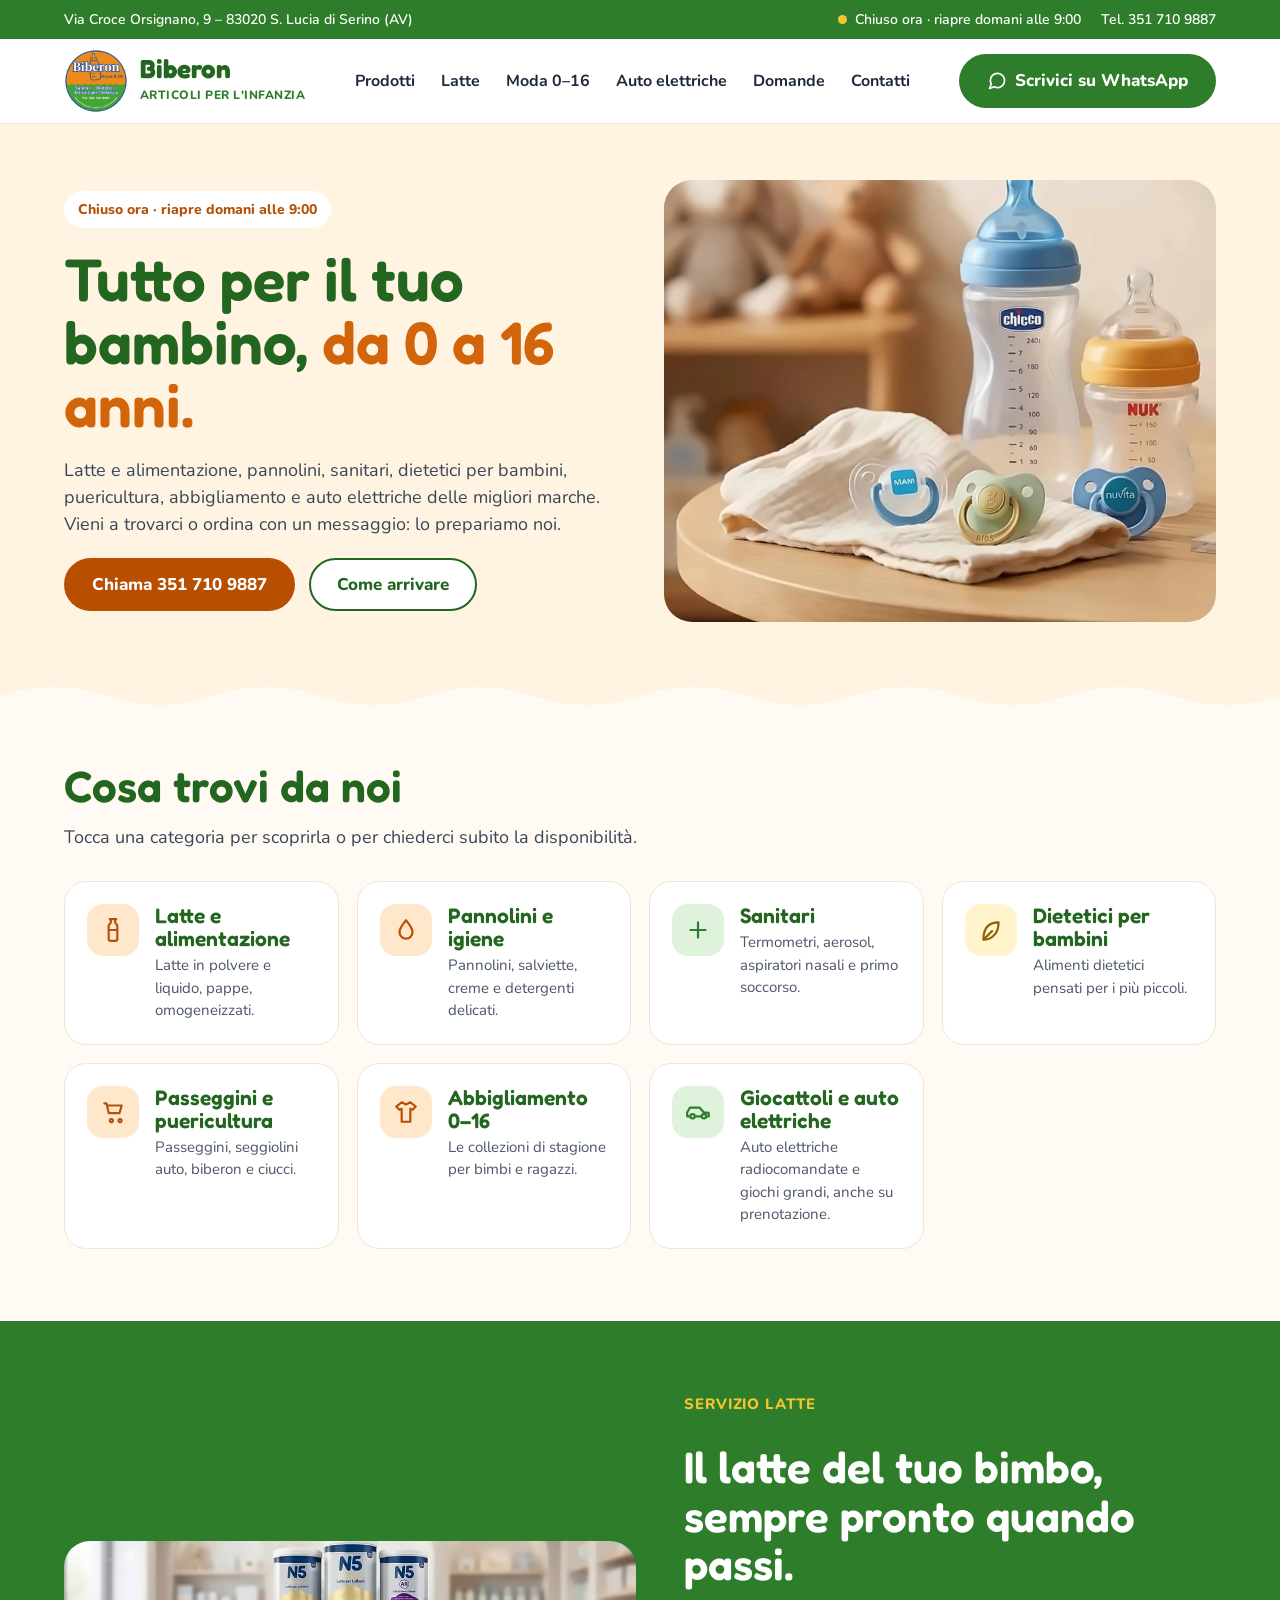
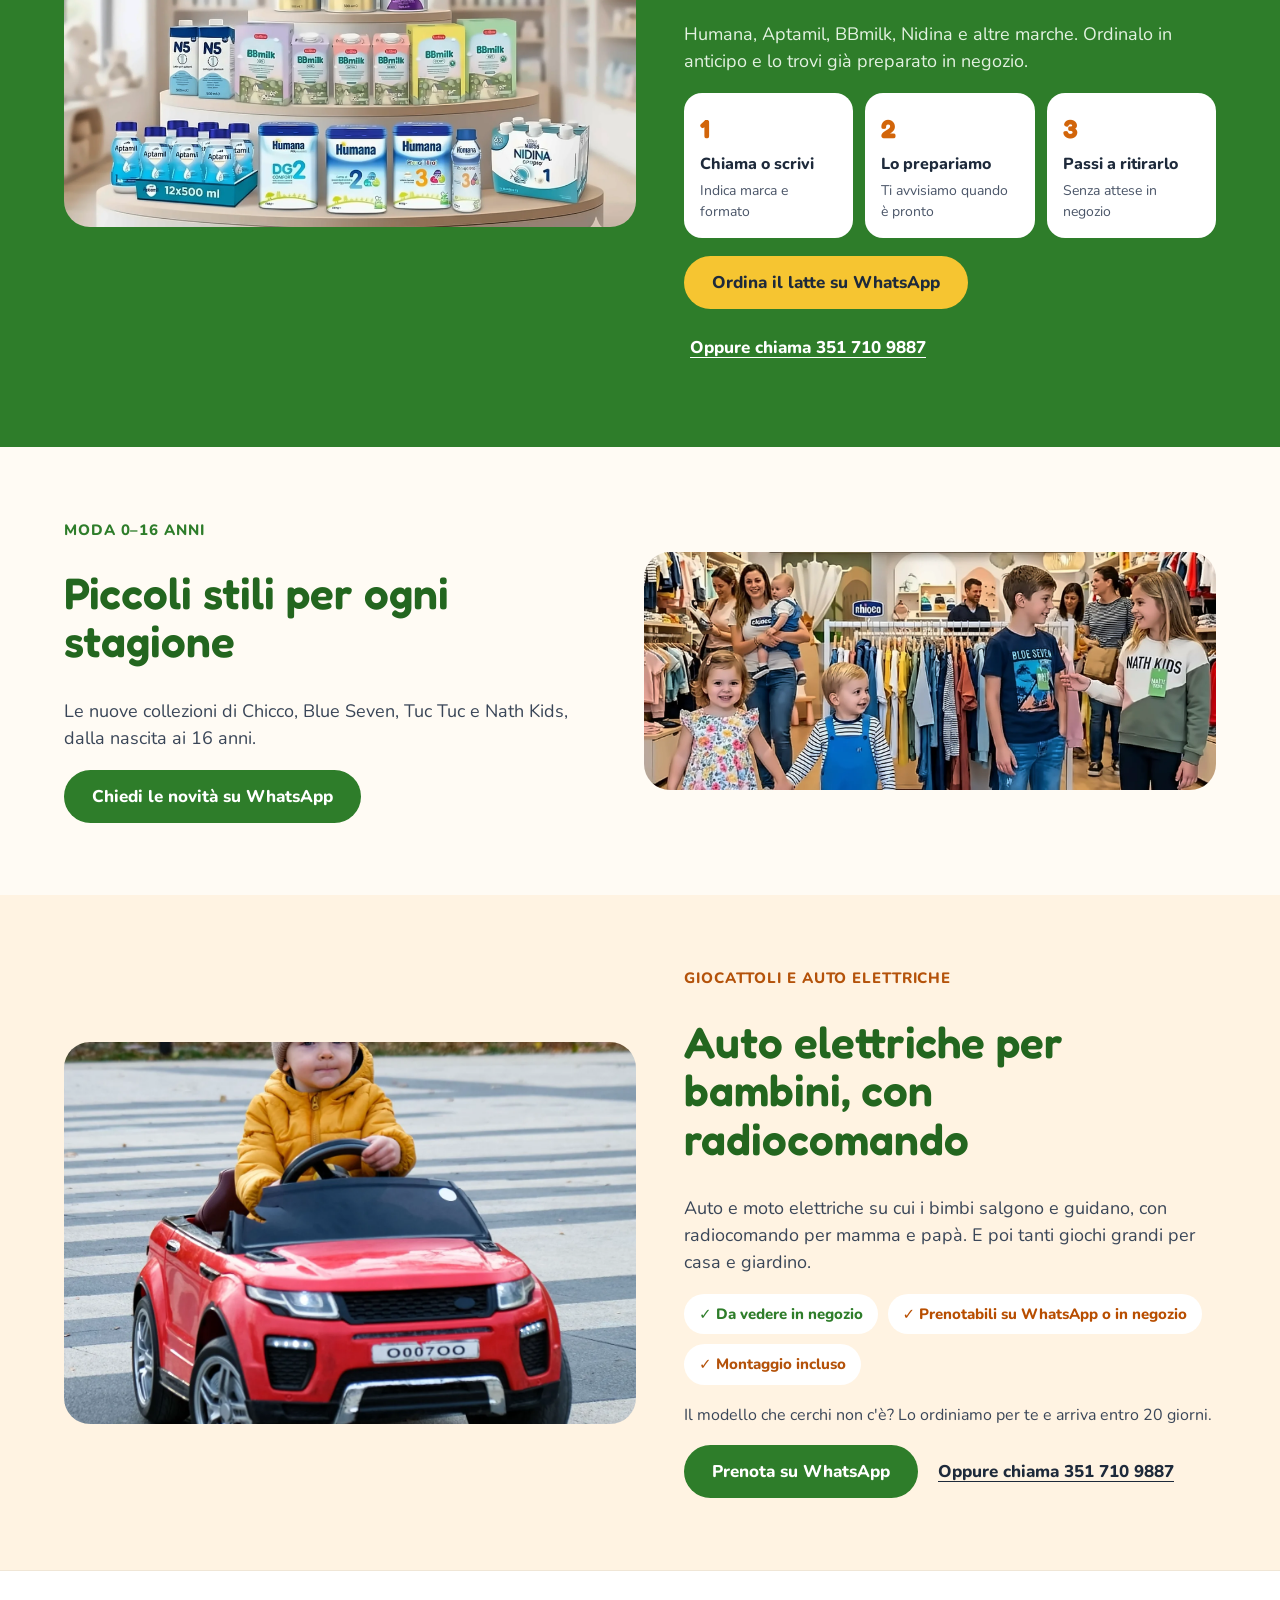
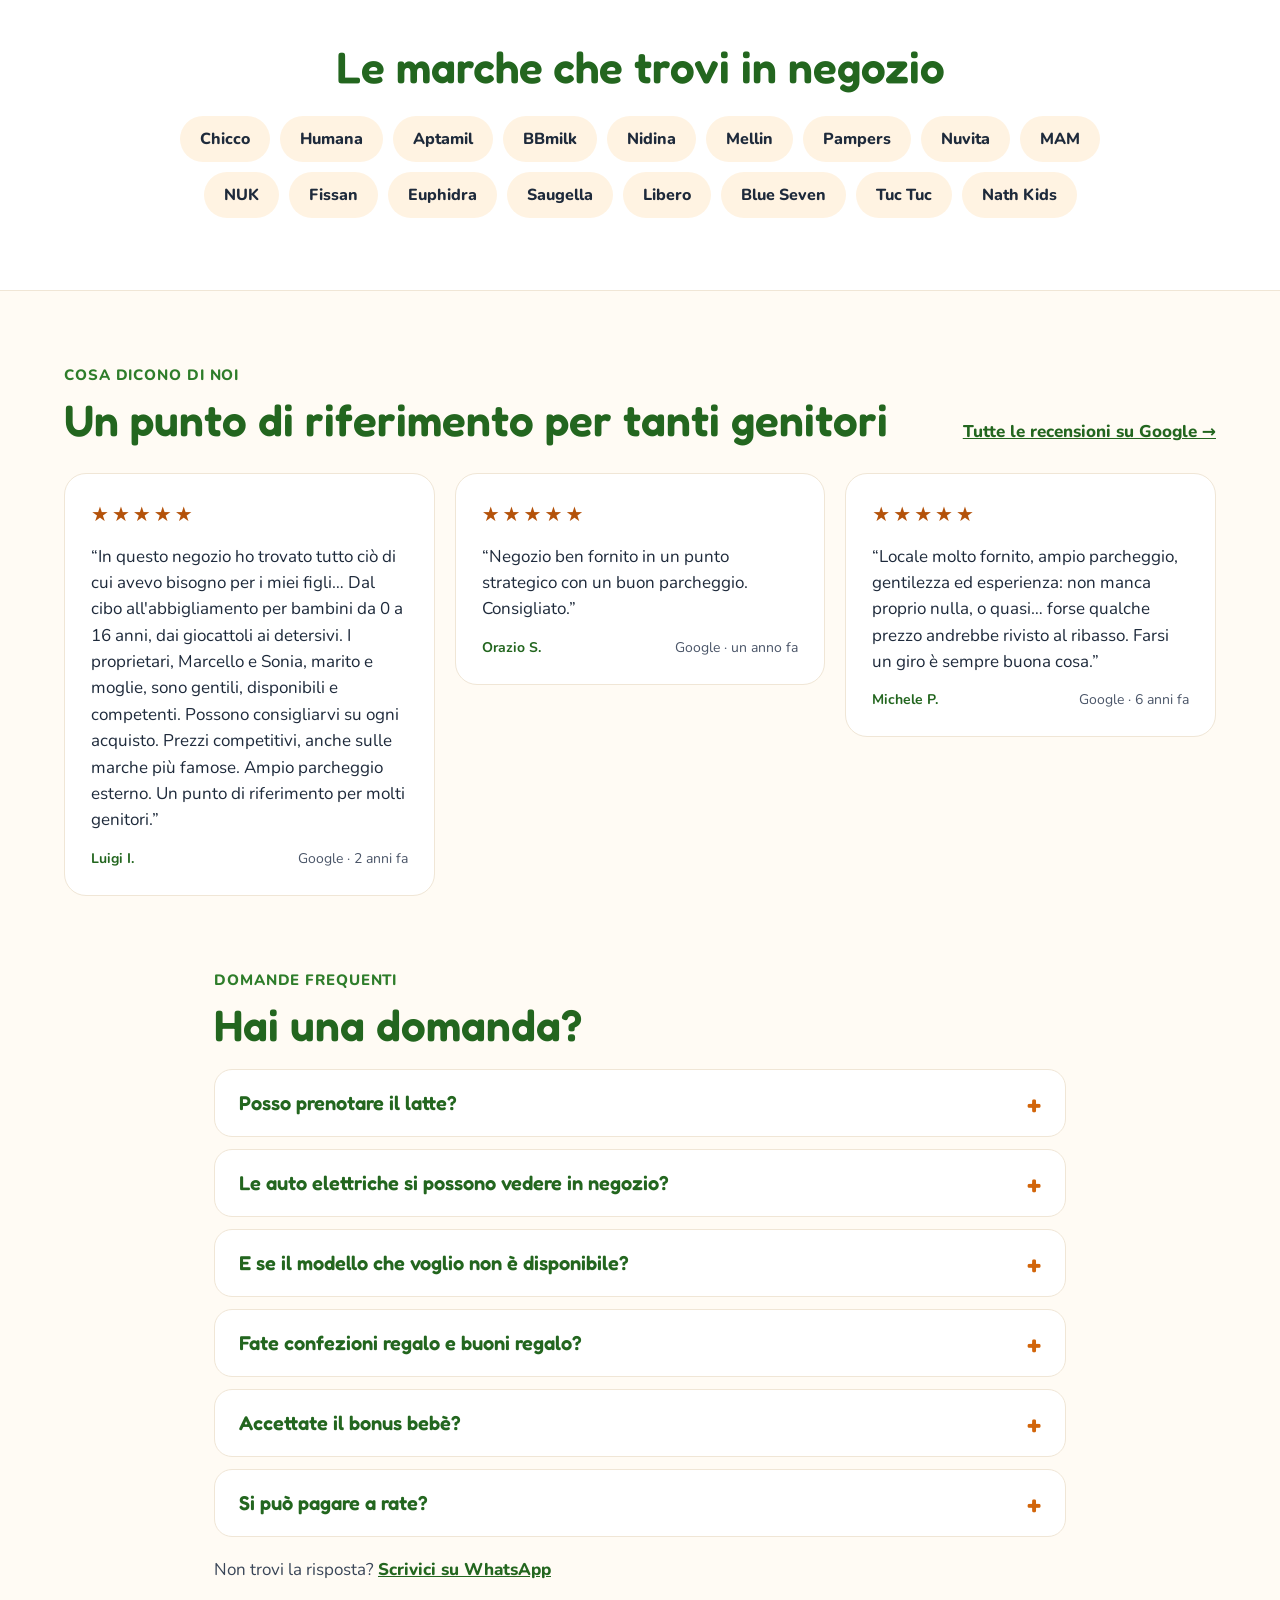
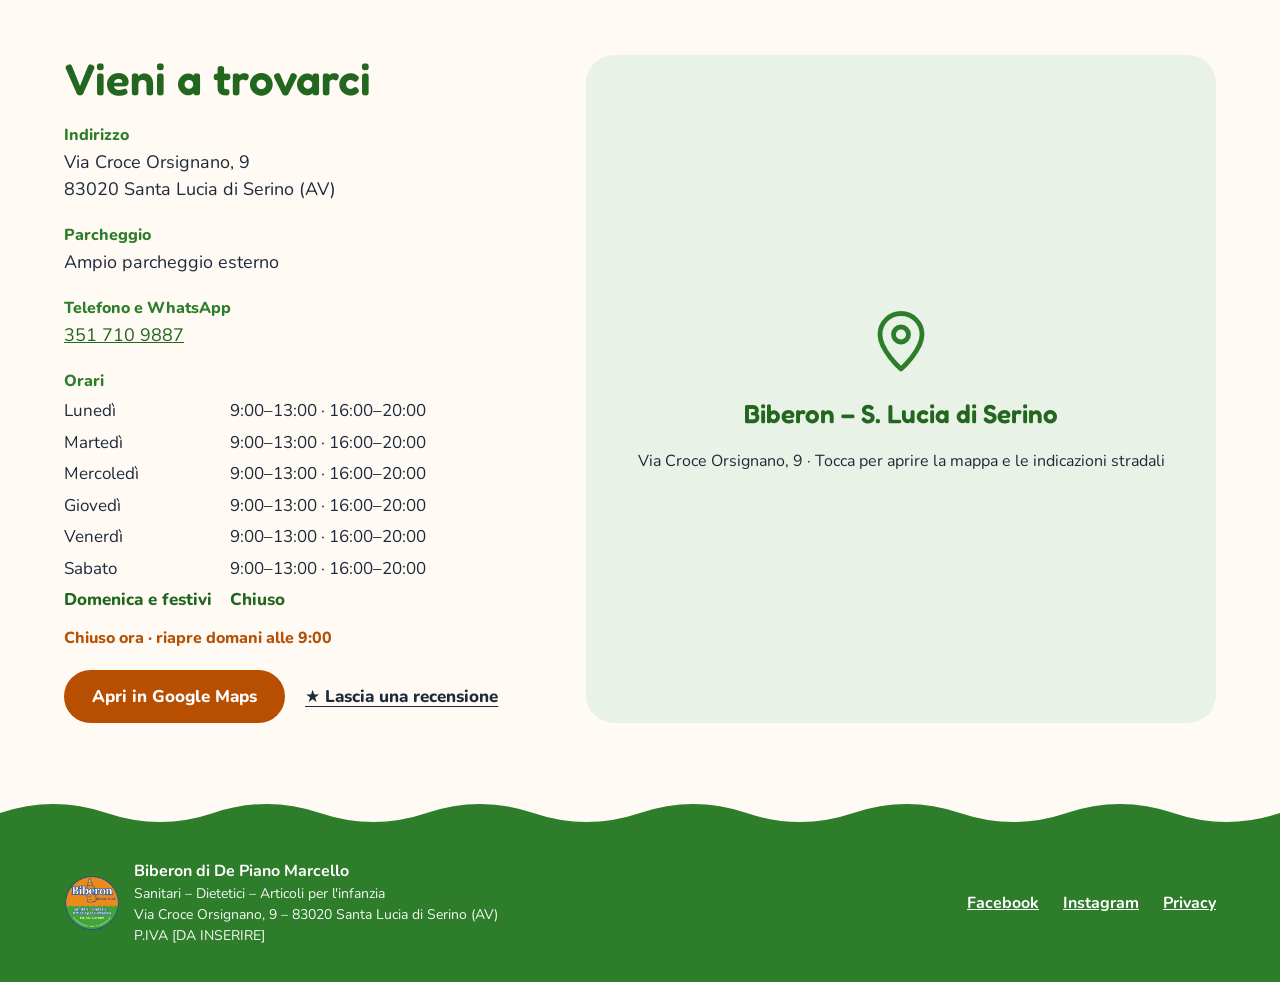
==== commit cc04d0f7: "Add files via upload" ====
--- a/index.html
+++ b/index.html
@@ -5,7 +5,7 @@
 <meta name="viewport" content="width=device-width, initial-scale=1">
 <title>Biberon – Articoli per l'infanzia a Santa Lucia di Serino (AV)</title>
 <meta name="description" content="Biberon, negozio di articoli per l'infanzia a Santa Lucia di Serino (AV): latte e alimentazione, pannolini, sanitari, dietetici per bambini, passeggini, abbigliamento 0–16 anni e auto elettriche per bambini. Prenota su WhatsApp.">
-<meta name="theme-color" content="#1F4E9A">
+<meta name="theme-color" content="#2E7D2A">
 <link rel="icon" type="image/png" sizes="48x48" href="assets/img/favicon-48.png">
 <link rel="apple-touch-icon" href="assets/img/apple-touch-icon.png">
 <meta property="og:type" content="website">
@@ -103,7 +103,7 @@
     <div class="hero__img">
       <picture>
         <source srcset="assets/img/biberon-ciucci.webp" type="image/webp">
-        <img src="assets/img/biberon-ciucci.jpg" alt="Biberon, ciucci e una copertina su un tavolino" width="730" height="678">
+        <img src="assets/img/biberon-ciucci.jpg" alt="Biberon, ciucci e una copertina su un tavolino" width="1460" height="1356">
       </picture>
     </div>
   </div>
@@ -154,7 +154,7 @@
     <div class="split__img">
       <picture>
         <source srcset="assets/img/latte.webp" type="image/webp">
-        <img src="assets/img/latte.jpg" alt="Confezioni di latte per neonati sugli scaffali" width="1024" height="515" loading="lazy">
+        <img src="assets/img/latte.jpg" alt="Confezioni di latte per neonati sugli scaffali" width="2048" height="1030" loading="lazy">
       </picture>
     </div>
     <div class="split__testo">
@@ -186,7 +186,7 @@
     <div class="split__img">
       <picture>
         <source srcset="assets/img/moda.webp" type="image/webp">
-        <img src="assets/img/moda.jpg" alt="Bambini nel reparto abbigliamento del negozio" width="850" height="353" loading="lazy">
+        <img src="assets/img/moda.jpg" alt="Bambini nel reparto abbigliamento del negozio" width="1700" height="706" loading="lazy">
       </picture>
     </div>
   </div>
@@ -200,7 +200,7 @@
         <source media="(max-width: 700px)" srcset="assets/img/auto-elettrica-fronte.webp" type="image/webp">
         <source media="(max-width: 700px)" srcset="assets/img/auto-elettrica-fronte.jpg">
         <source srcset="assets/img/auto-elettrica.webp" type="image/webp">
-        <img src="assets/img/auto-elettrica.jpg" alt="Bambino alla guida di un'auto elettrica rossa" width="1100" height="748" loading="lazy">
+        <img src="assets/img/auto-elettrica.jpg" alt="Bambino alla guida di un'auto elettrica rossa" width="1469" height="999" loading="lazy">
       </picture>
     </div>
     <div class="split__testo">
--- a/assets/css/style.css
+++ b/assets/css/style.css
@@ -3,8 +3,9 @@
    Colori presi dal logo. Per cambiarli modifica solo :root.
    ============================================================ */
 :root {
-  --blu: #1F4E9A;
-  --blu-scuro: #163A73;
+  /* colore principale (titoli, link, bordi): verde scuro del logo */
+  --blu: #23661F;
+  --blu-scuro: #1A4F17;
   --verde: #2E7D2A;
   --verde-chiaro: #3FA535;
   --arancio: #D2650A;
@@ -34,7 +35,7 @@
   line-height: 1.5;
   -webkit-font-smoothing: antialiased;
 }
-img { max-width: 100%; display: block; }
+img { max-width: 100%; height: auto; display: block; }
 a { color: var(--blu); }
 a:hover { color: var(--blu-scuro); }
 h1, h2, h3 { font-family: var(--font-titoli); font-weight: 600; color: var(--blu); margin: 0; line-height: 1.1; }
@@ -244,3 +245,12 @@
 .pagina h2 { font-size: 24px; margin: 32px 0 10px; }
 .pagina p, .pagina li { font-size: 17px; color: var(--testo-2); }
 .pagina p + p { margin-top: 12px; }
+
+/* ---------- Palette verde e arancio (dal logo) ---------- */
+.topbar { background: #2E7D2A; }
+.latte { background: #2E7D2A; }
+.latte .testo-grande { color: #E3F2E1; }
+.btn--blu { background: #B84E00; }
+.btn--blu:hover { background: #9A4100; }
+.i-blu { background: #FFE7CC; color: #B84E00; }
+.chip--blu { color: #B84E00; }
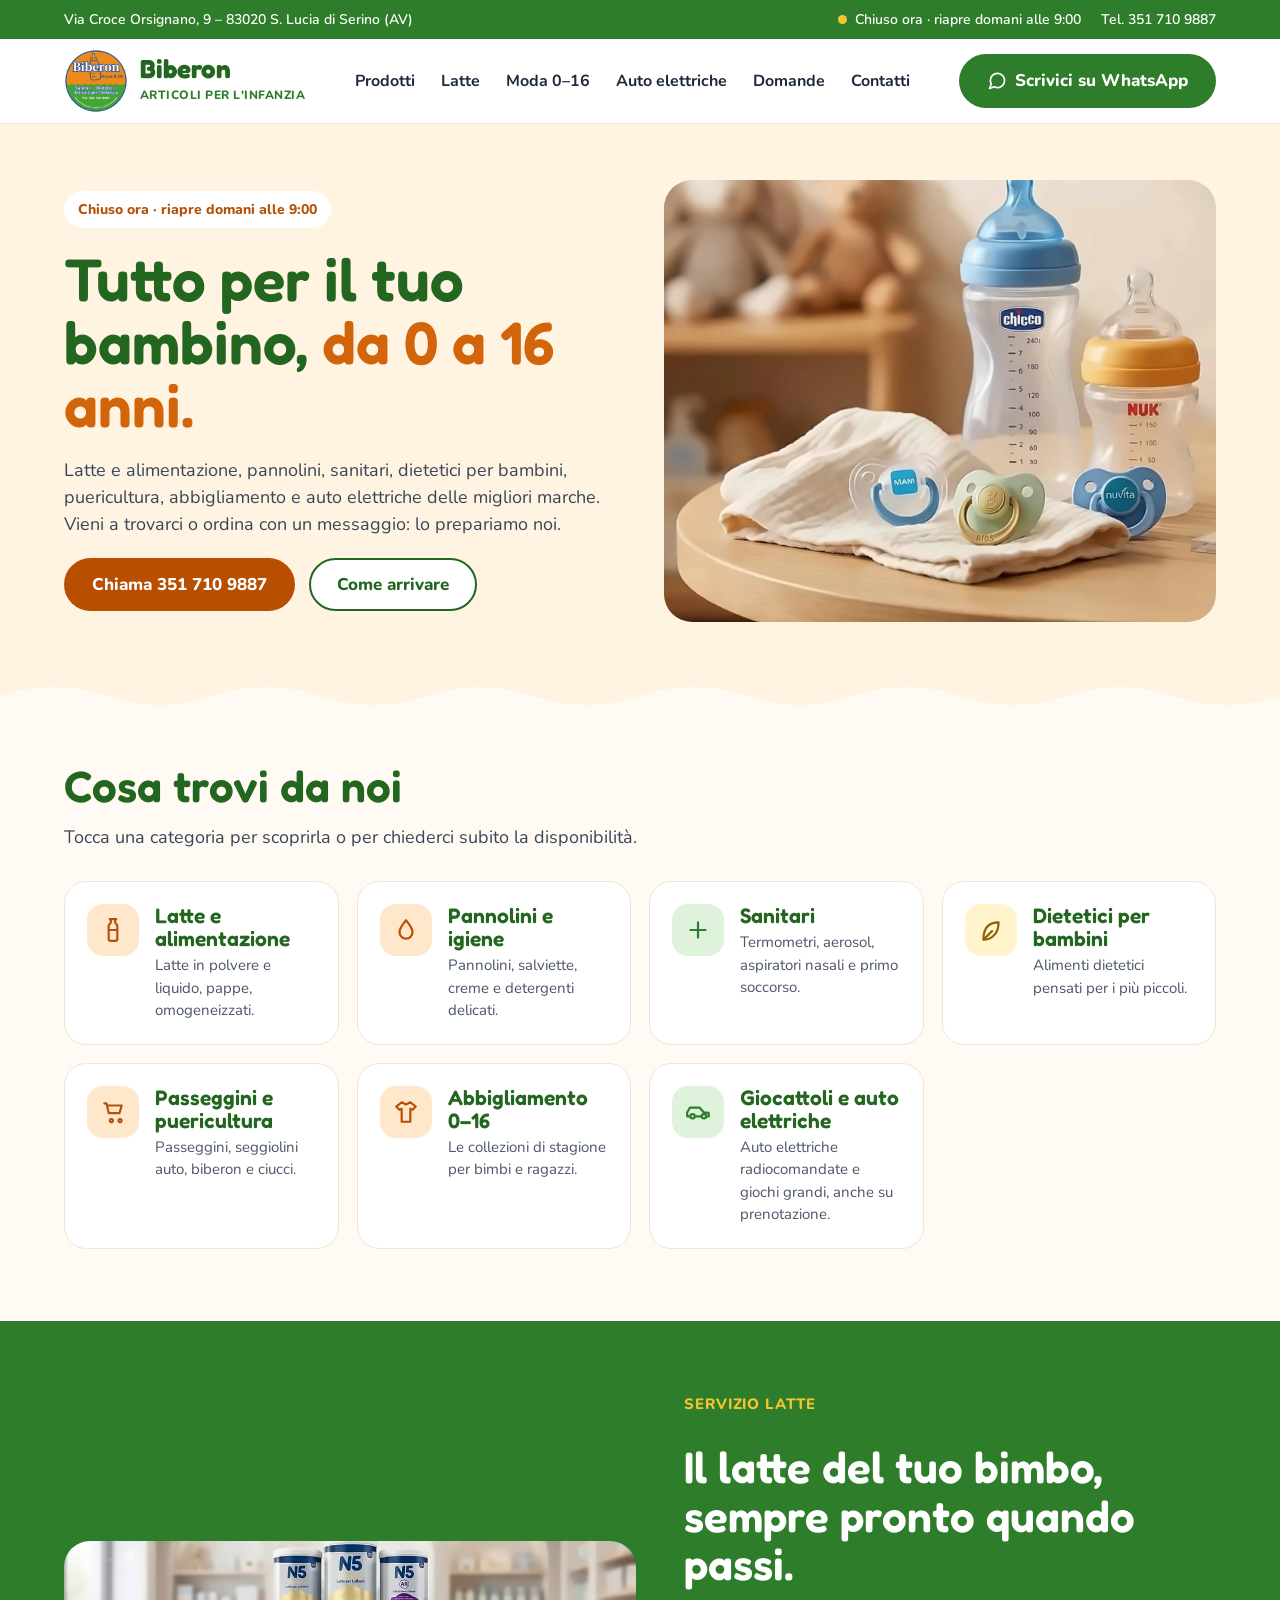
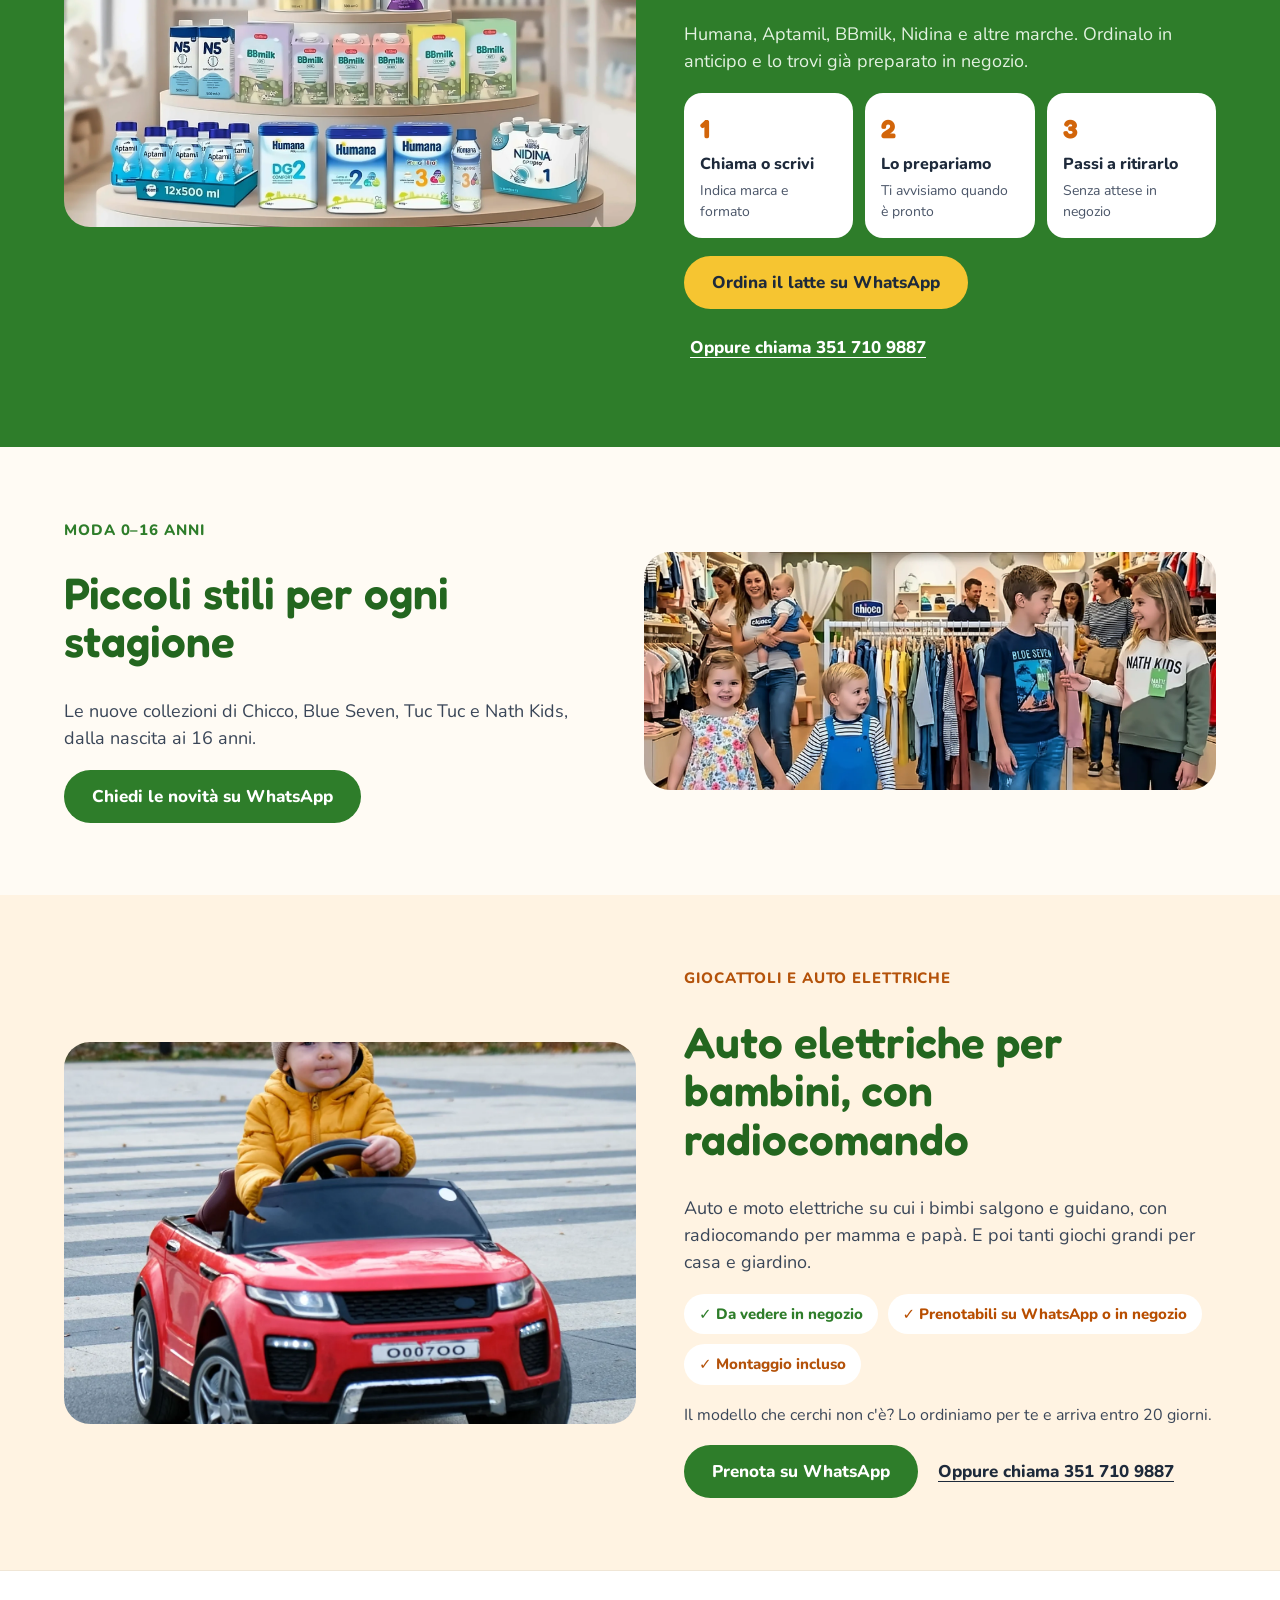
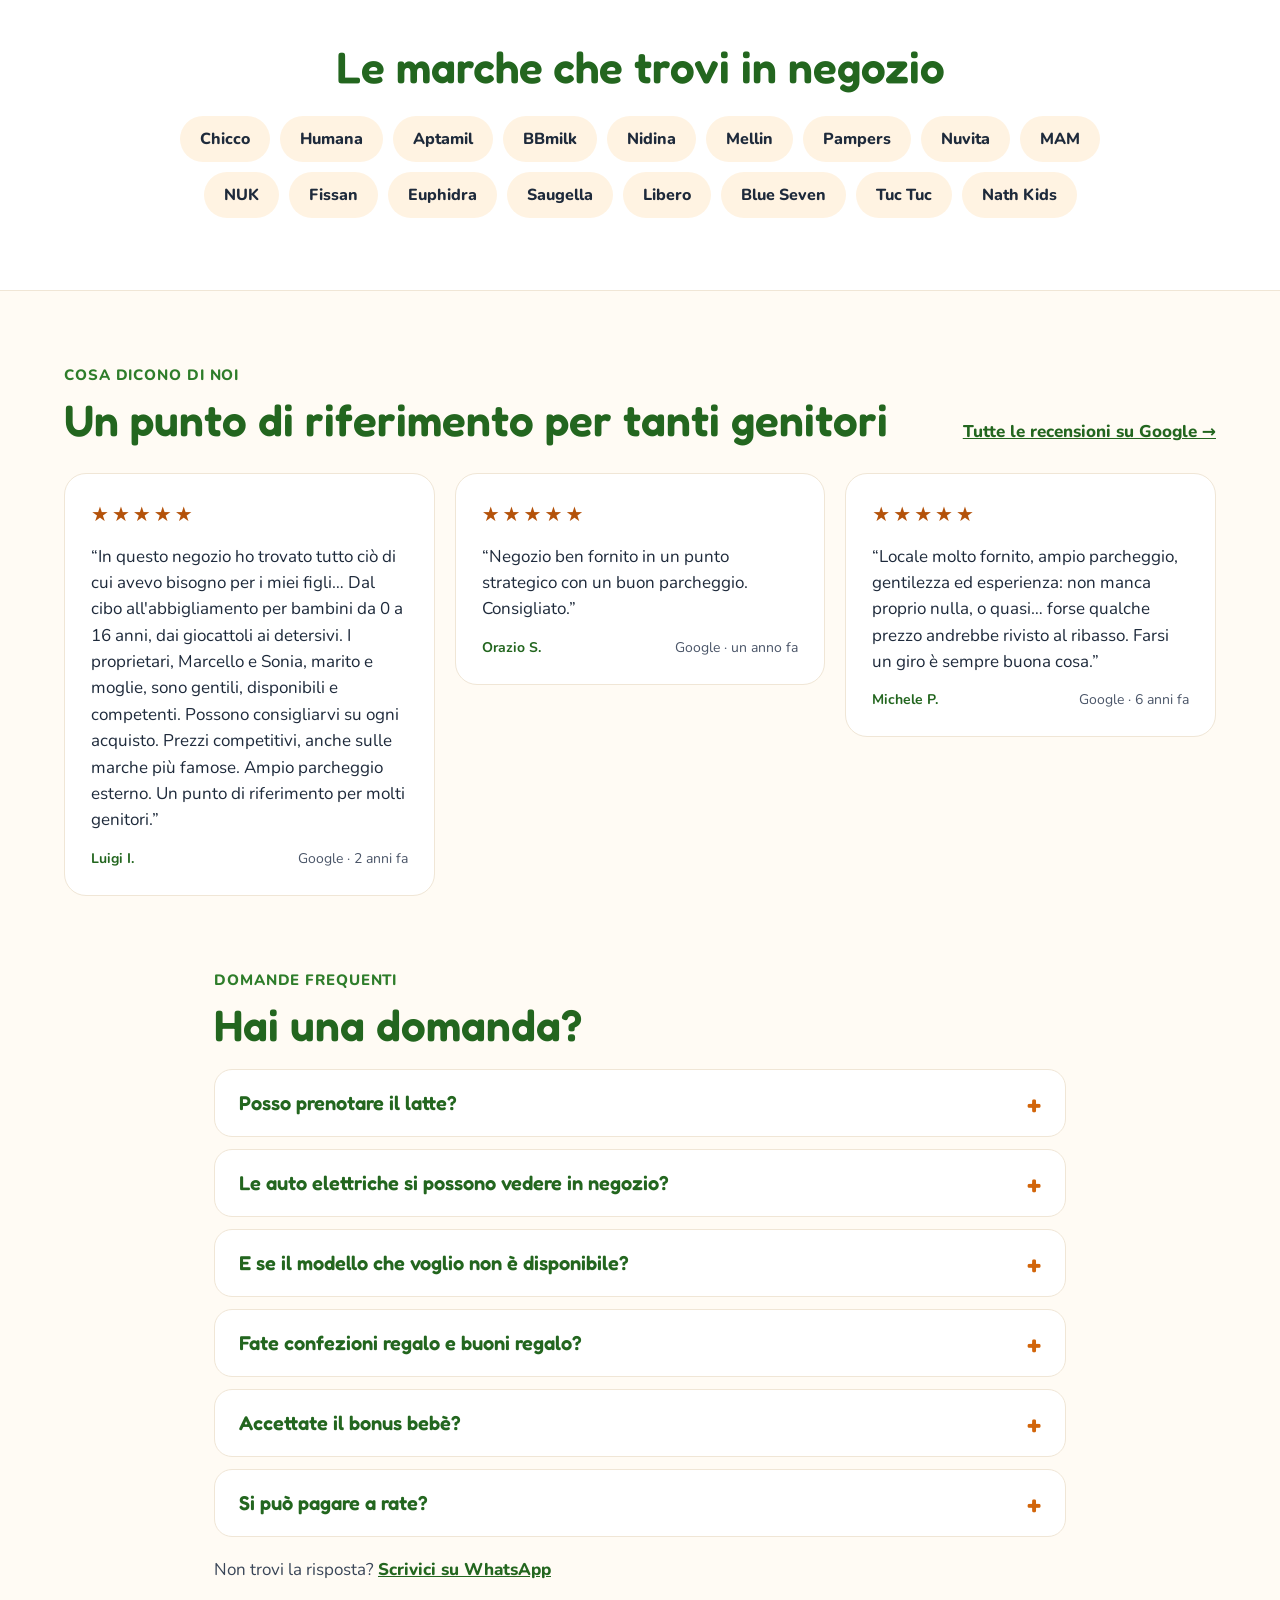
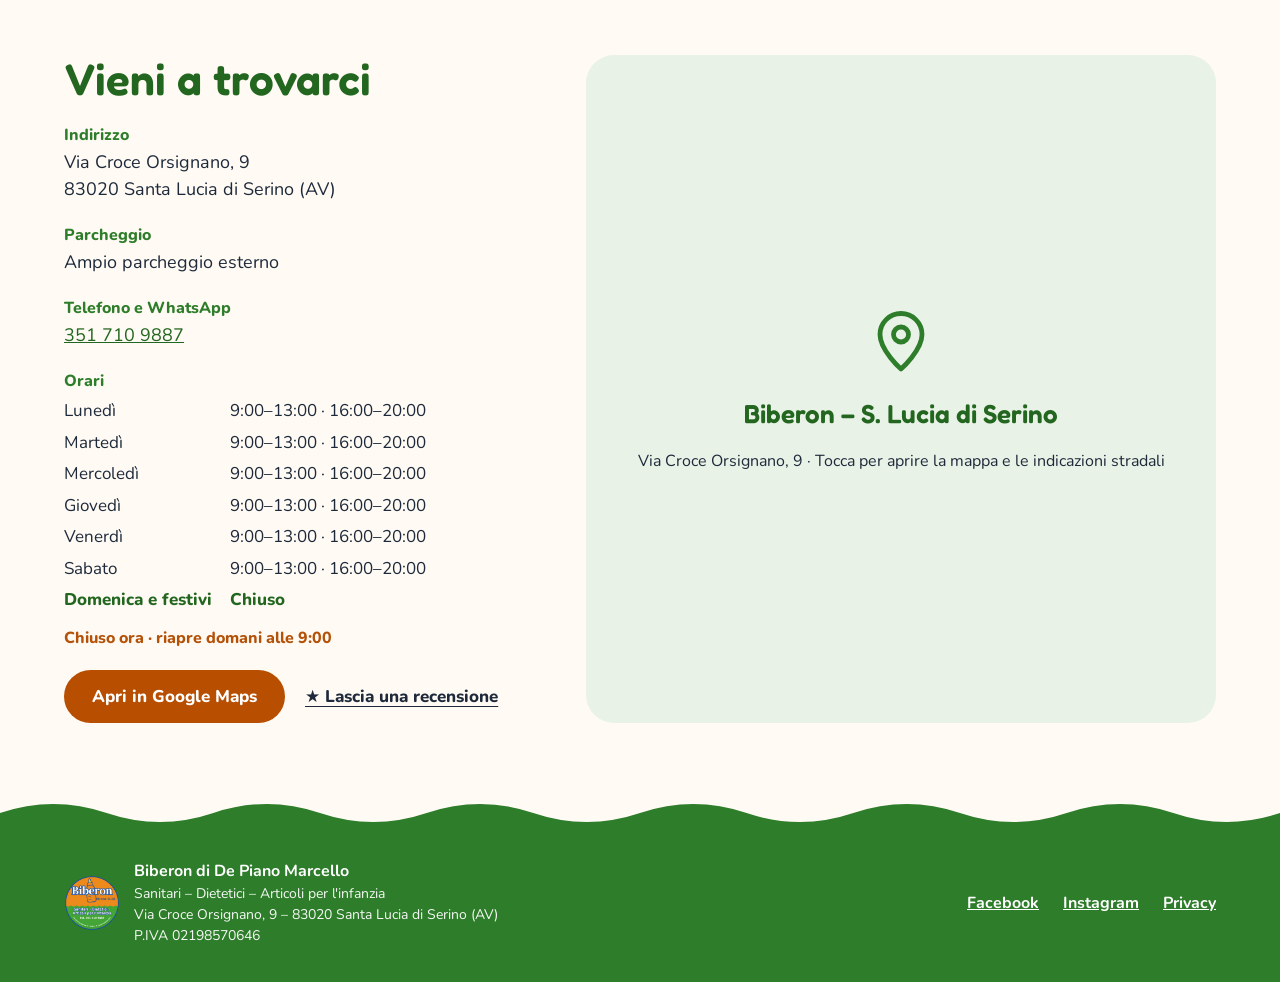
==== commit 76129285: "Add files via upload" ====
--- a/index.html
+++ b/index.html
@@ -12,7 +12,9 @@
 <meta property="og:locale" content="it_IT">
 <meta property="og:title" content="Biberon – Articoli per l'infanzia a Santa Lucia di Serino">
 <meta property="og:description" content="Latte, pannolini, sanitari, dietetici per bambini, abbigliamento 0–16 e auto elettriche. Prenota su WhatsApp al 351 710 9887.">
-<meta property="og:image" content="assets/img/og-image.jpg">
+<meta property="og:image" content="https://www.biberonserino.it/assets/img/og-image.jpg">
+<meta property="og:url" content="https://www.biberonserino.it/">
+<link rel="canonical" href="https://www.biberonserino.it/">
 <link rel="preconnect" href="https://fonts.googleapis.com">
 <link rel="preconnect" href="https://fonts.gstatic.com" crossorigin>
 <link href="https://fonts.googleapis.com/css2?family=Fredoka:wght@500;600;700&family=Nunito:wght@400;600;700;800&display=swap" rel="stylesheet">
@@ -24,8 +26,9 @@
   "name": "Biberon",
   "legalName": "Biberon di De Piano Marcello",
   "description": "Sanitari, dietetici e articoli per l'infanzia: latte e alimentazione, pannolini, puericultura, abbigliamento 0–16 anni, giocattoli e auto elettriche per bambini.",
-  "image": "assets/img/og-image.jpg",
-  "logo": "assets/img/logo-512.png",
+  "image": "https://www.biberonserino.it/assets/img/og-image.jpg",
+  "url": "https://www.biberonserino.it/",
+  "logo": "https://www.biberonserino.it/assets/img/logo-512.png",
   "telephone": "+39 351 710 9887",
   "address": {
     "@type": "PostalAddress",
@@ -350,8 +353,7 @@
         <strong>Biberon di De Piano Marcello</strong>
         <small>Sanitari – Dietetici – Articoli per l'infanzia</small>
         <small>Via Croce Orsignano, 9 – 83020 Santa Lucia di Serino (AV)</small>
-        <!-- DA FARE: inserisci la partita IVA al posto di [DA INSERIRE] -->
-        <small>P.IVA [DA INSERIRE]</small>
+        <small>P.IVA 02198570646</small>
       </div>
     </div>
     <div class="footer__link">
